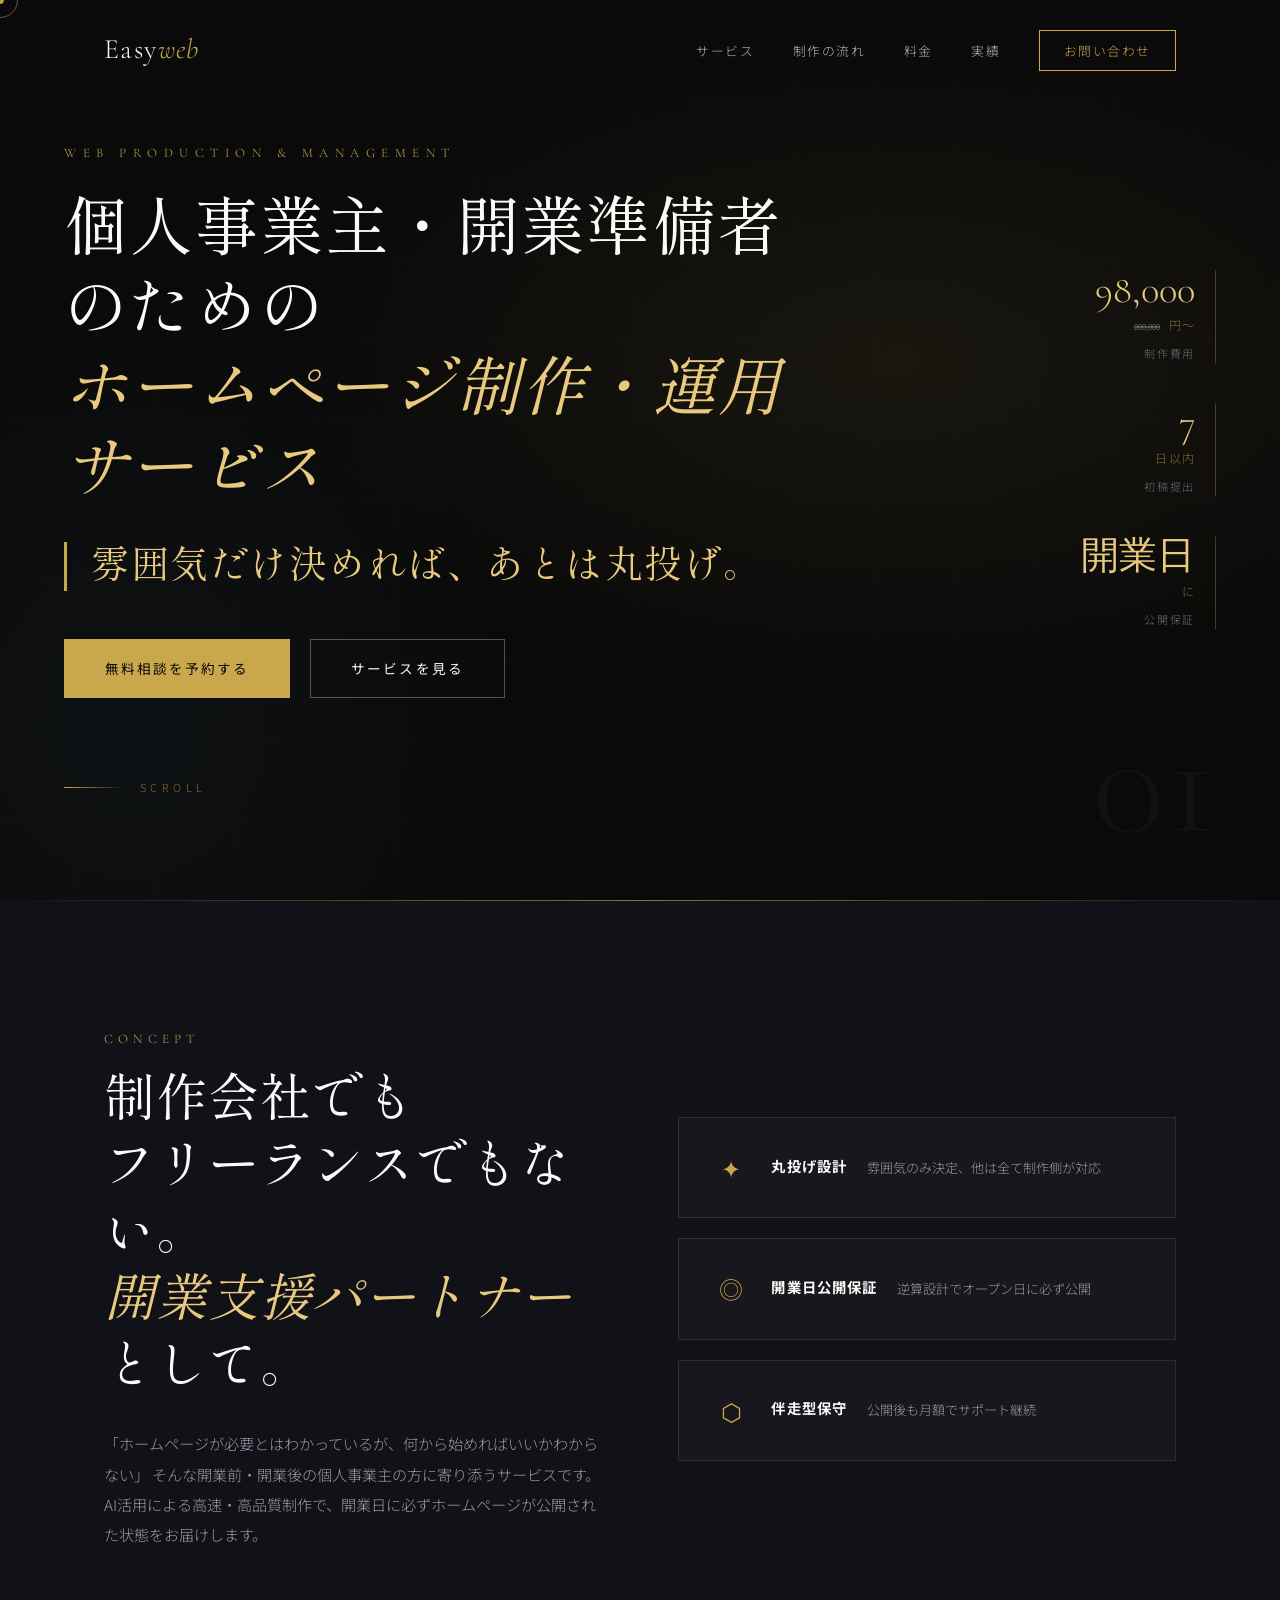
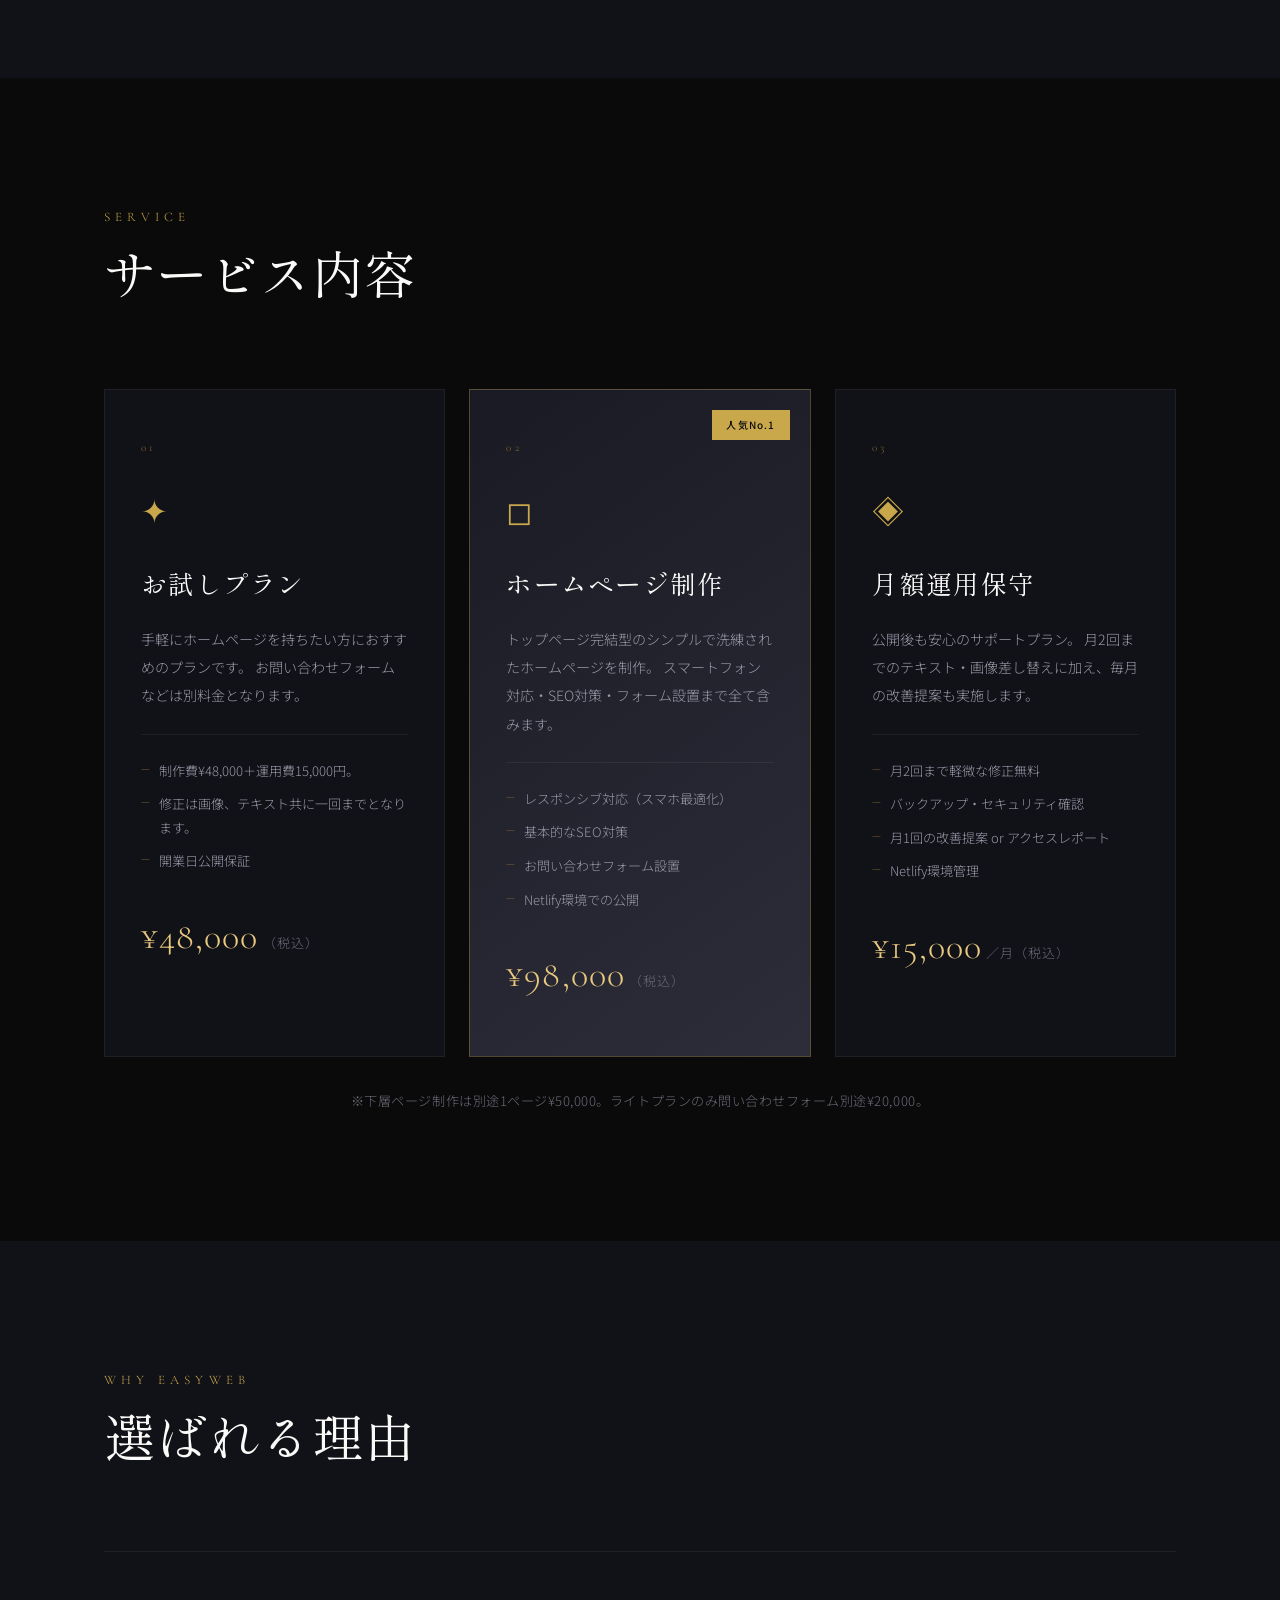
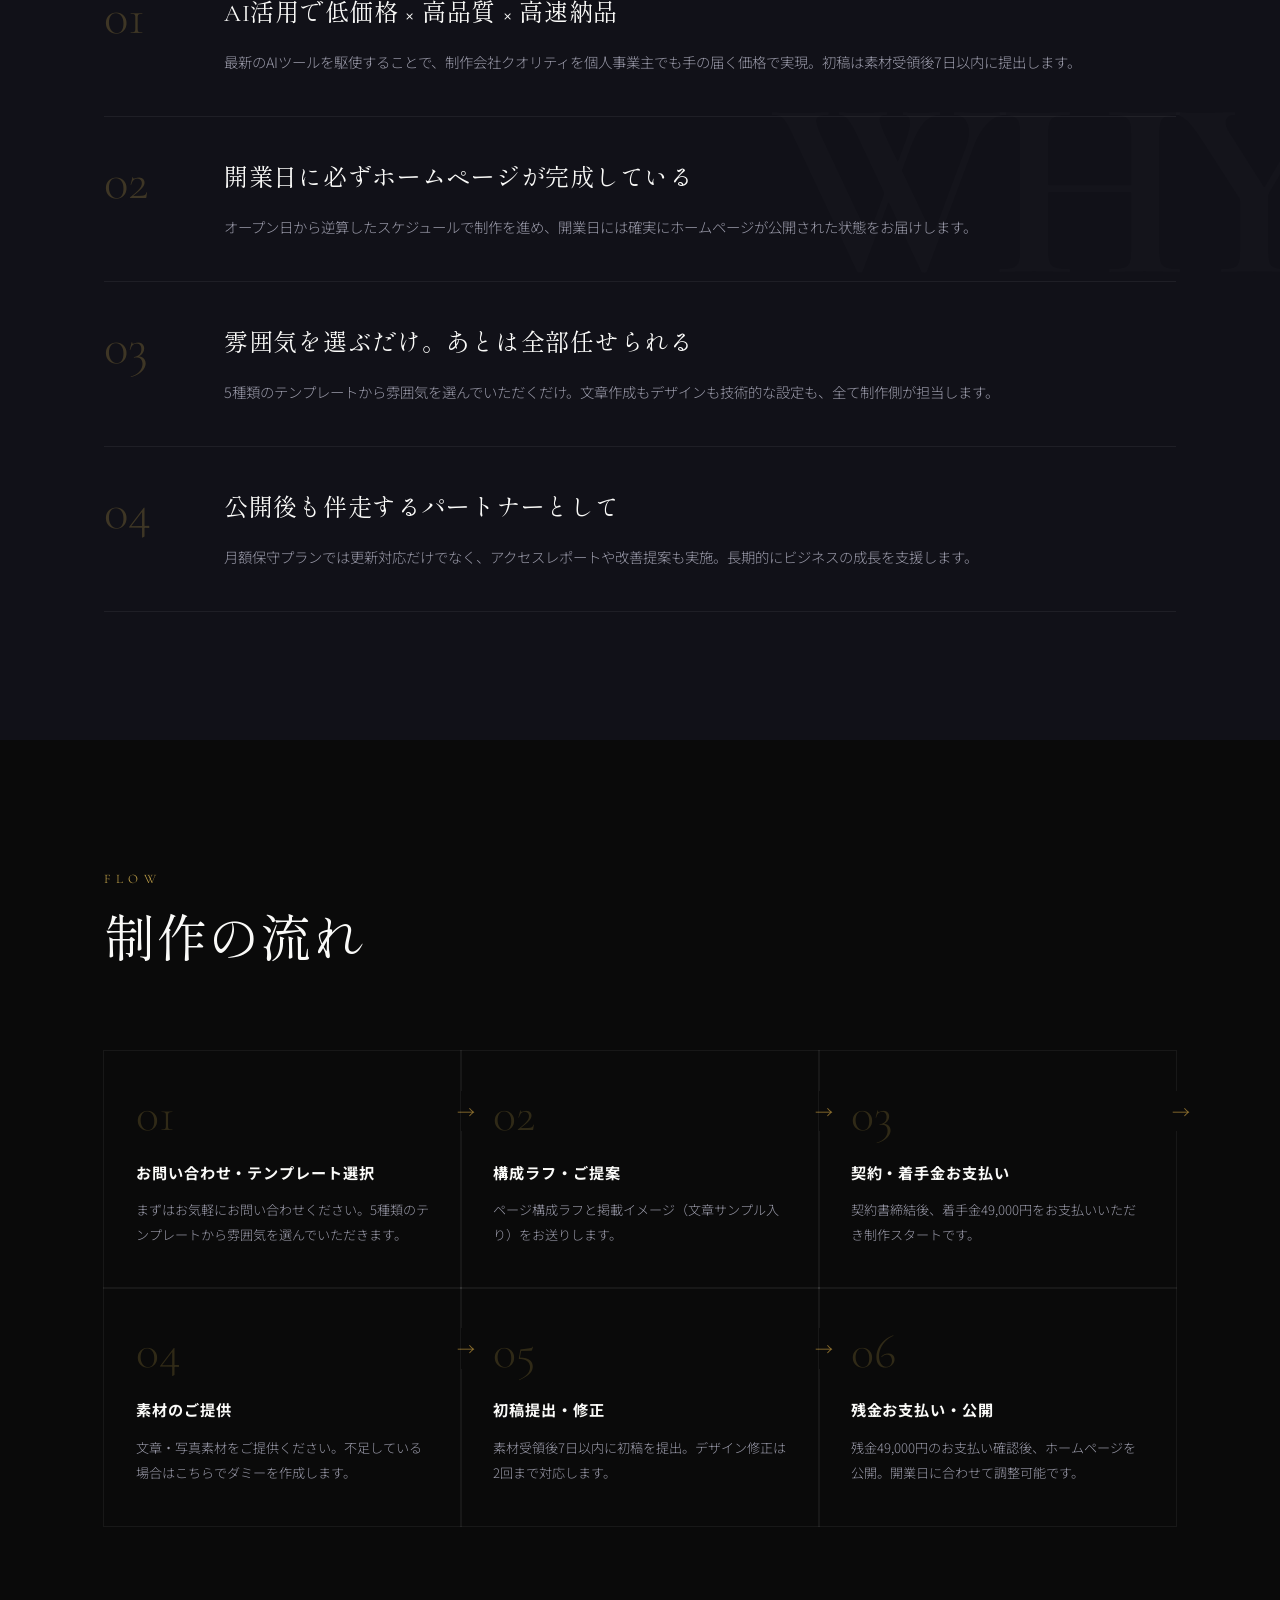
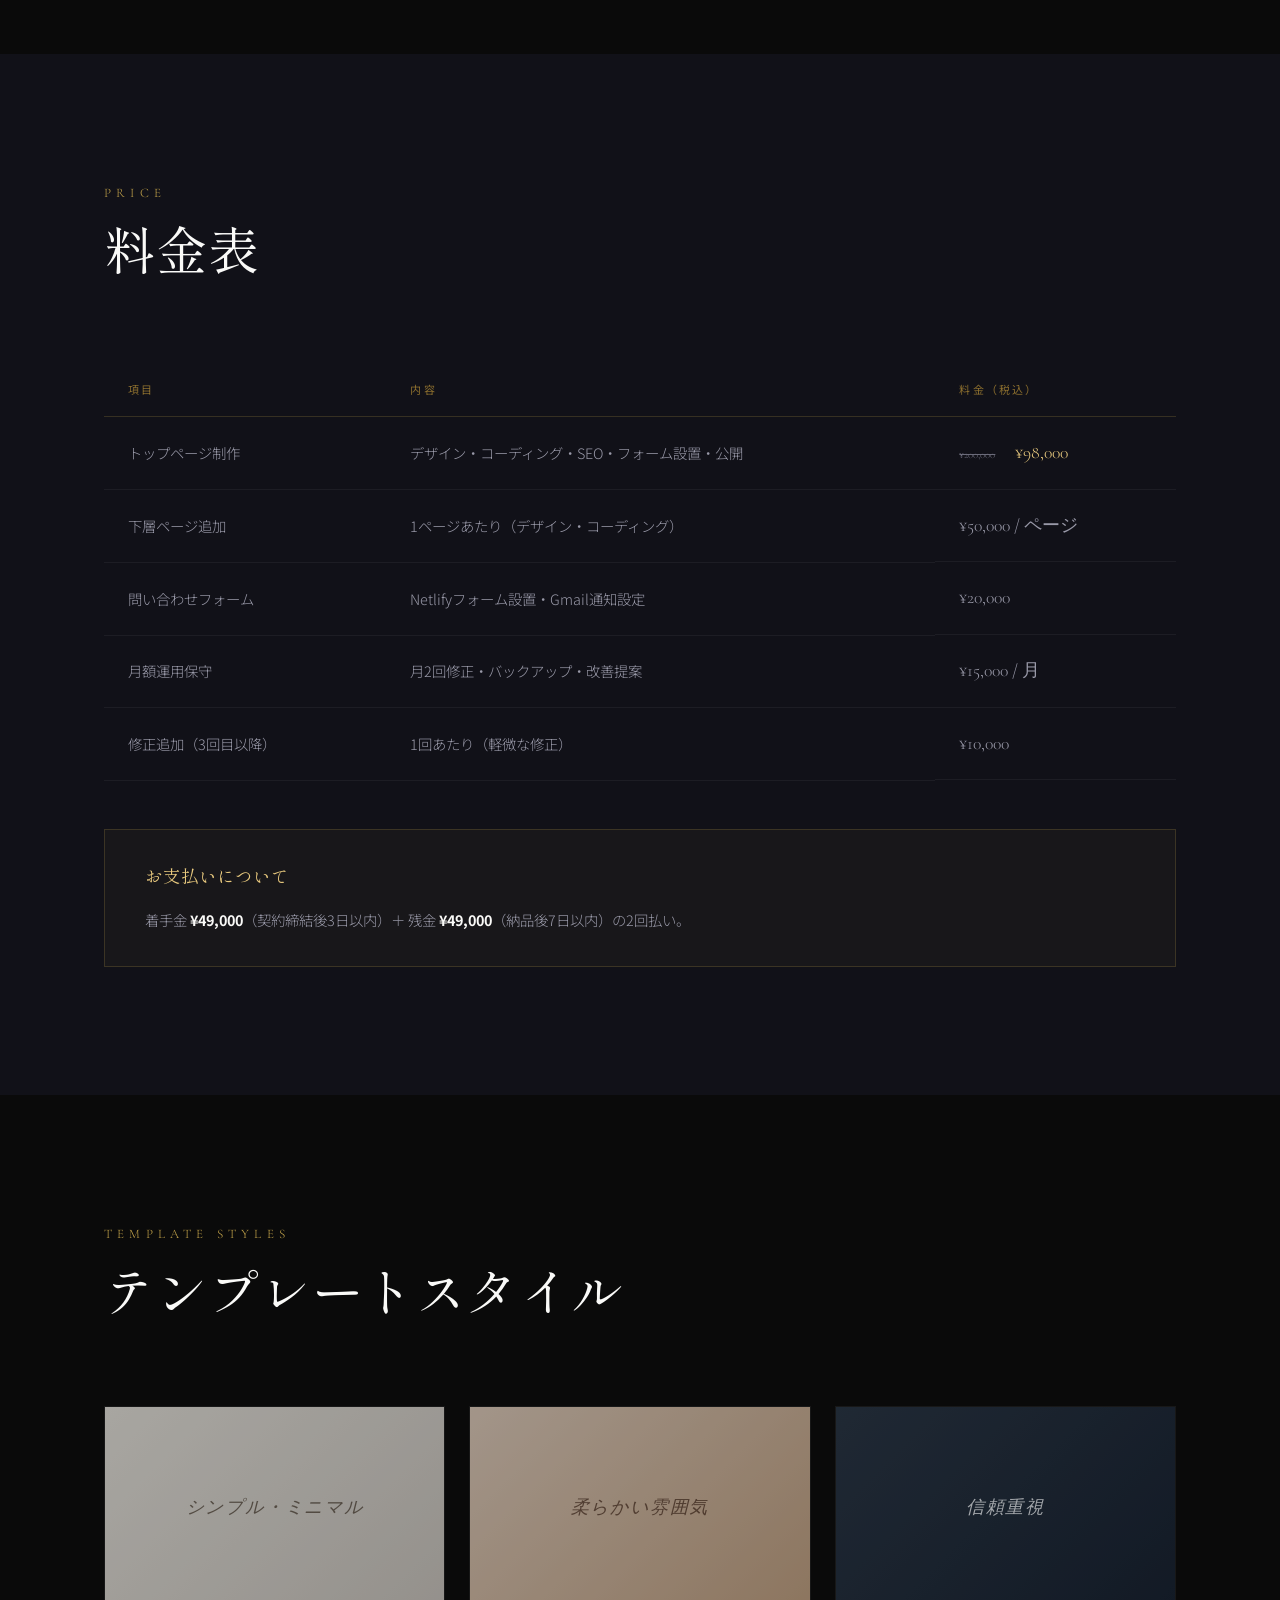
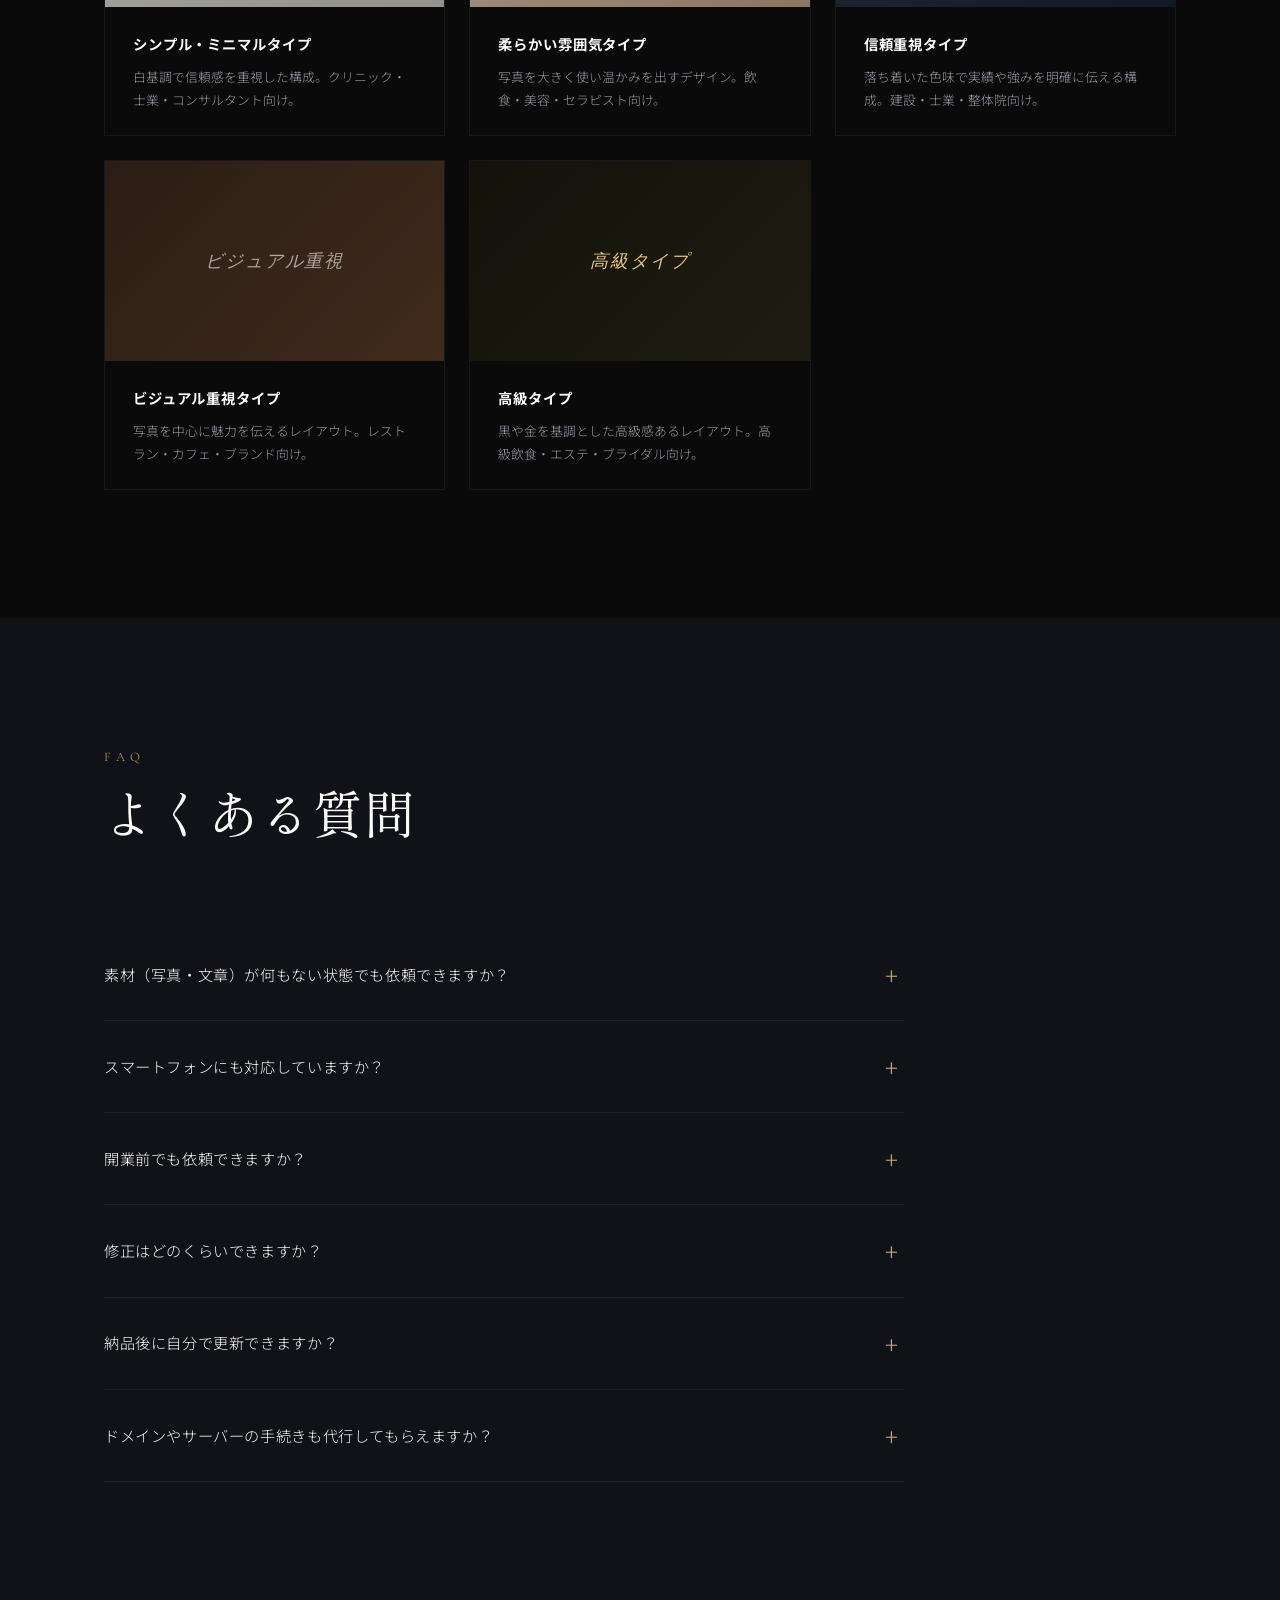
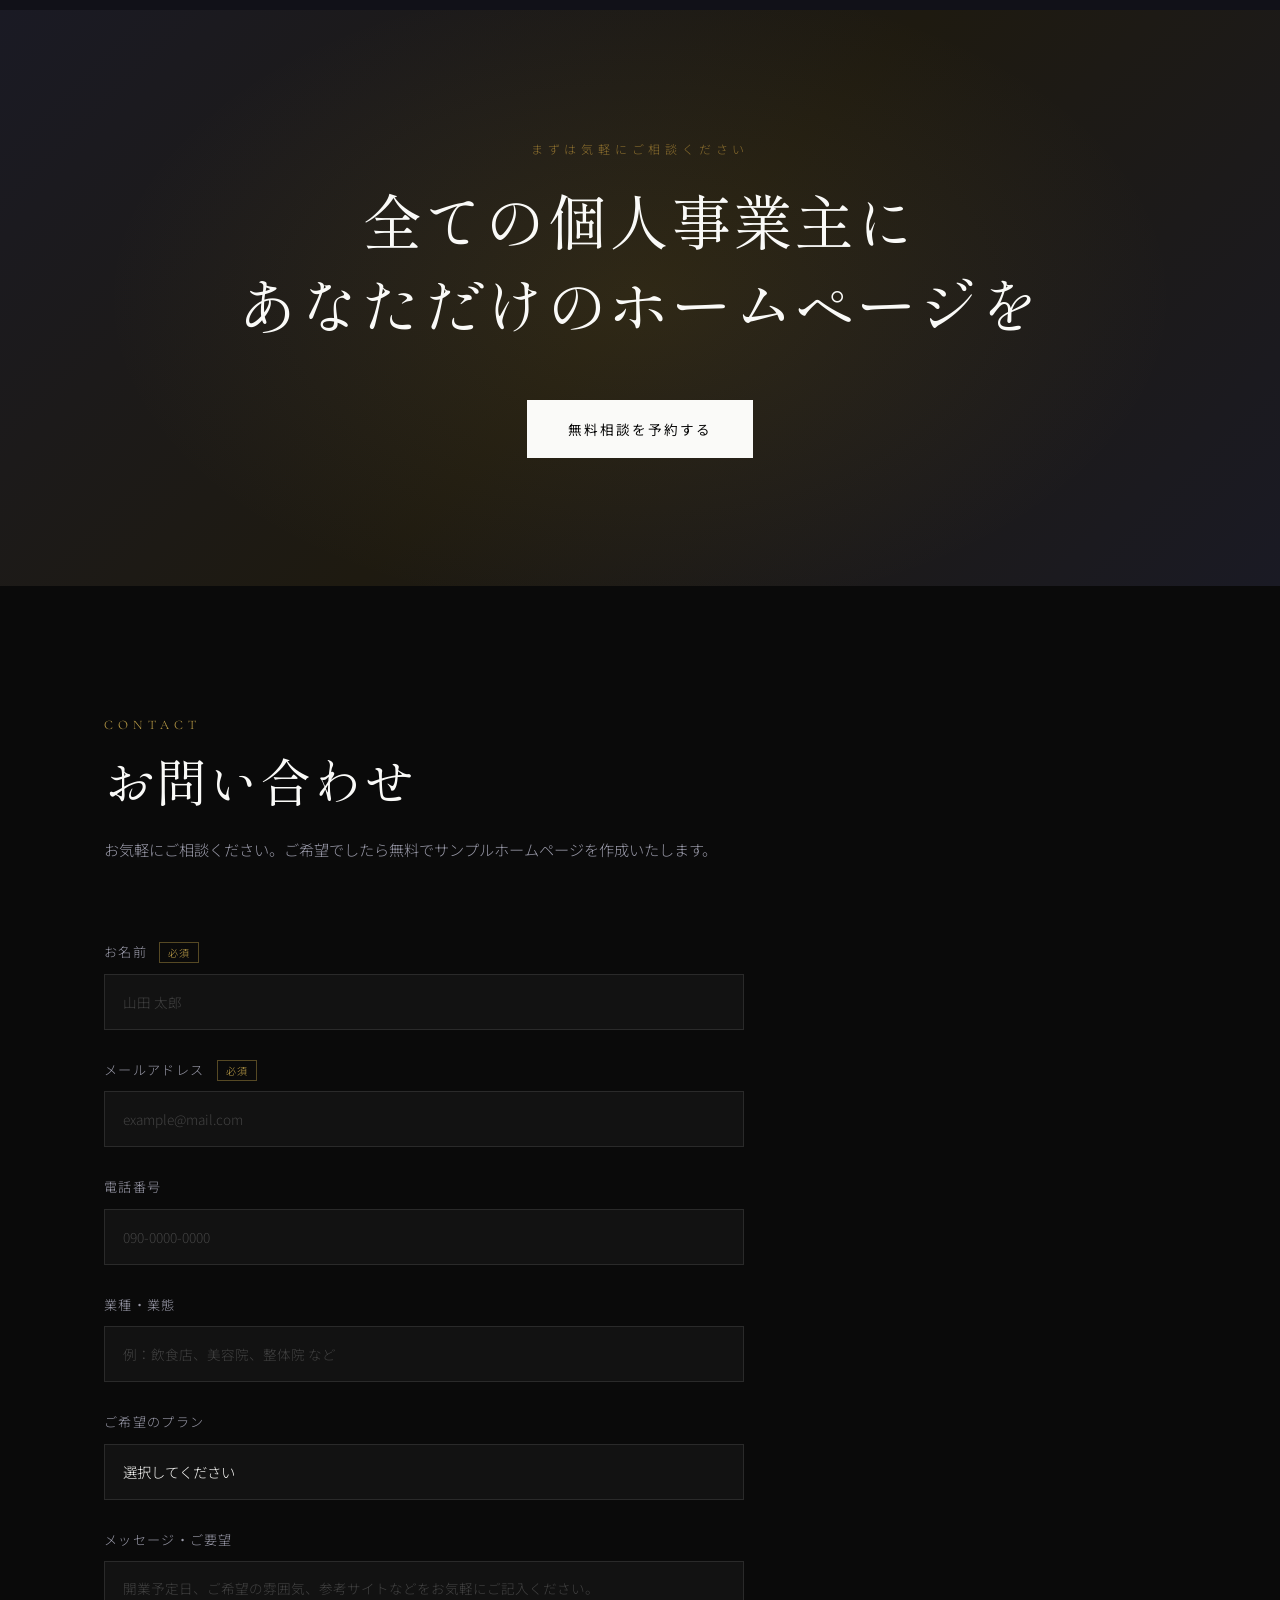
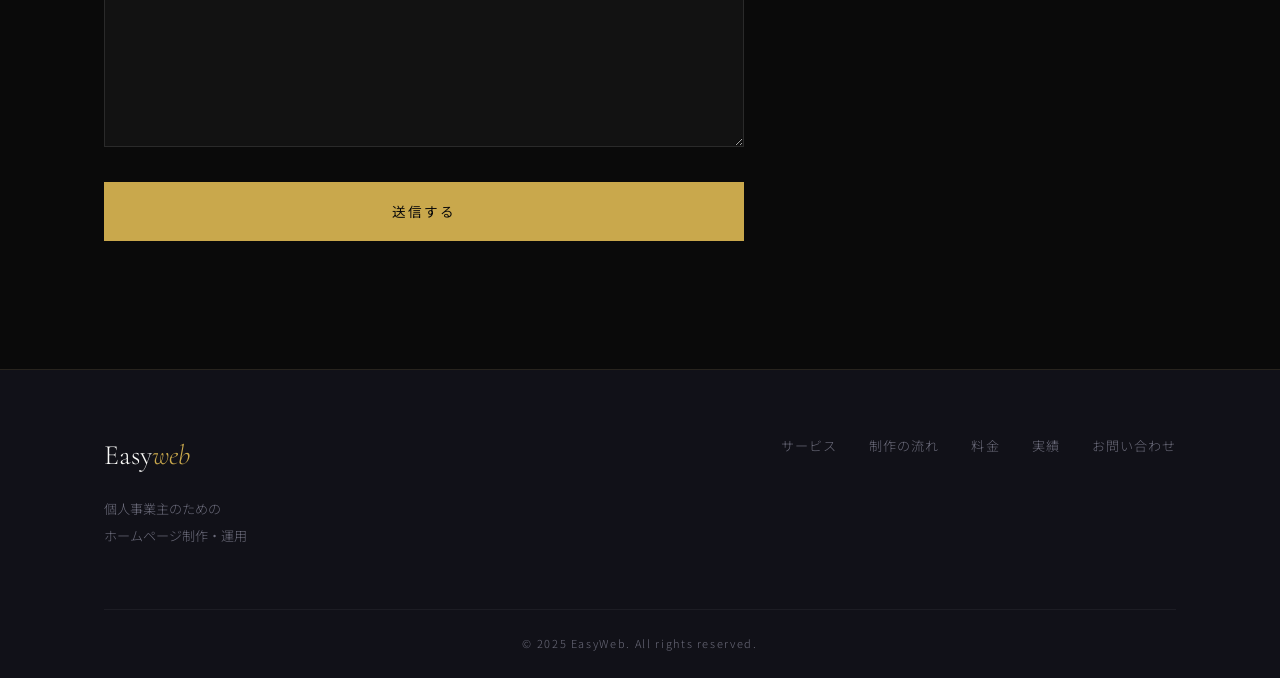
==== index.html @ d7a0a68c "Initial commit: EASYWEB homepage" ====
<!DOCTYPE html>
<html lang="ja">

<head>
  <meta charset="UTF-8">
  <meta name="viewport" content="width=device-width, initial-scale=1.0">
  <meta name="description" content="イージーweb｜個人事業主向けホームページ制作・運用。雰囲気だけ決めればOK。制作〜公開〜運用まで丸投げ可能。開業日にHPが完成している状態を提供します。">
  <title>イージーweb｜個人事業主向けホームページ制作・運用</title>
  <link rel="preconnect" href="https://fonts.googleapis.com">
  <link rel="preconnect" href="https://fonts.gstatic.com" crossorigin>
  <link
    href="https://fonts.googleapis.com/css2?family=Shippori+Mincho:wght@400;500;600;700&family=Cormorant+Garamond:ital,wght@0,300;0,400;0,600;1,300;1,400&family=Noto+Sans+JP:wght@300;400;500&display=swap"
    rel="stylesheet">
  <link rel="stylesheet" href="style.css">
</head>

<body>

  <!-- CURSOR -->
  <div class="cursor" id="cursor"></div>
  <div class="cursor-follower" id="cursorFollower"></div>

  <!-- HEADER -->
  <header class="header" id="header">
    <div class="header__inner">
      <a href="#" class="header__logo">
        <span class="logo-en">Easy</span><span class="logo-jp">web</span>
      </a>
      <nav class="header__nav" id="nav">
        <ul class="nav__list">
          <li><a href="#service" class="nav__link">サービス</a></li>
          <li><a href="#flow" class="nav__link">制作の流れ</a></li>
          <li><a href="#price" class="nav__link">料金</a></li>
          <li><a href="#works" class="nav__link">実績</a></li>
          <li><a href="#contact" class="nav__link nav__link--cta">お問い合わせ</a></li>
        </ul>
      </nav>
      <button class="hamburger" id="hamburger" aria-label="メニュー">
        <span></span><span></span><span></span>
      </button>
    </div>
  </header>

  <!-- MOBILE NAV -->
  <div class="mobile-nav" id="mobileNav">
    <ul class="mobile-nav__list">
      <li><a href="#service" class="mobile-nav__link">サービス</a></li>
      <li><a href="#flow" class="mobile-nav__link">制作の流れ</a></li>
      <li><a href="#price" class="mobile-nav__link">料金</a></li>
      <li><a href="#works" class="mobile-nav__link">実績</a></li>
      <li><a href="#contact" class="mobile-nav__link">お問い合わせ</a></li>
    </ul>
  </div>

  <main>

    <!-- HERO -->
    <section class="hero" id="hero">
      <div class="hero__bg">
        <div class="hero__gradient"></div>
        <div class="hero__lines"></div>
      </div>
      <div class="hero__content">
        <p class="hero__eyebrow fade-in" data-delay="0">Web Production & Management</p>
        <h1 class="hero__title fade-in" data-delay="200">
          <span class="hero__title-line">個人事業主・開業準備者のための</span>
          <span class="hero__title-line hero__title-line--accent">ホームページ制作・運用サービス</span>
        </h1>
        <p class="hero__subtitle fade-in" data-delay="400">
          雰囲気だけ決めれば、あとは丸投げ。
        </p>
        <div class="hero__actions fade-in" data-delay="600">
          <a href="#contact" class="btn btn--primary">無料相談を予約する</a>
          <a href="#service" class="btn btn--ghost">サービスを見る</a>
        </div>
        <div class="hero__scroll fade-in" data-delay="800">
          <span class="scroll-line"></span>
          <span class="scroll-text">Scroll</span>
        </div>
      </div>
      <div class="hero__number">01</div>
      <div class="hero__stats">
        <div class="hero__stat">
          <span class="stat-num">98,000</span><span
            style="font-size:0.5em; text-decoration:line-through; opacity:0.5; margin-right:5px;">200,000</span>
          <span class="stat-unit">円〜</span>
          <span class="stat-label">制作費用</span>
        </div>
        <div class="hero__stat">
          <span class="stat-num">7</span>
          <span class="stat-unit">日以内</span>
          <span class="stat-label">初稿提出</span>
        </div>
        <div class="hero__stat">
          <span class="stat-num">開業日</span>
          <span class="stat-unit">に</span>
          <span class="stat-label">公開保証</span>
        </div>
      </div>
    </section>

    <!-- CONCEPT -->
    <section class="concept reveal">
      <div class="container">
        <div class="concept__inner">
          <div class="concept__text">
            <p class="section-label">Concept</p>
            <h2 class="section-title">
              制作会社でも<br>
              フリーランスでもない。<br>
              <em>開業支援パートナー</em>として。
            </h2>
            <p class="concept__body">
              「ホームページが必要とはわかっているが、何から始めればいいかわからない」
              そんな開業前・開業後の個人事業主の方に寄り添うサービスです。
              AI活用による高速・高品質制作で、開業日に必ずホームページが公開された状態をお届けします。
            </p>
          </div>
          <div class="concept__visual">
            <div class="concept__card">
              <div class="concept__icon">✦</div>
              <h3>丸投げ設計</h3>
              <p>雰囲気のみ決定、他は全て制作側が対応</p>
            </div>
            <div class="concept__card">
              <div class="concept__icon">◎</div>
              <h3>開業日公開保証</h3>
              <p>逆算設計でオープン日に必ず公開</p>
            </div>
            <div class="concept__card">
              <div class="concept__icon">⬡</div>
              <h3>伴走型保守</h3>
              <p>公開後も月額でサポート継続</p>
            </div>
          </div>
        </div>
      </div>
    </section>

    <!-- SERVICE -->
    <section class="service reveal" id="service">
      <div class="container">
        <div class="section-header">
          <p class="section-label">Service</p>
          <h2 class="section-title">サービス内容</h2>
        </div>
        <div class="service__grid">
          <div class="service__card reveal-child">
            <div class="service__number">01</div>
            <div class="service__icon-wrap">
              <div class="service__icon">✦</div>
            </div>
            <h3 class="service__name">お試しプラン</h3>
            <p class="service__desc">
              手軽にホームページを持ちたい方におすすめのプランです。
              お問い合わせフォームなどは別料金となります。
            </p>
            <ul class="service__features">
              <li>制作費¥48,000＋運用費15,000円。</li>
              <li>修正は画像、テキスト共に一回までとなります。</li>
              <li>開業日公開保証</li>
            </ul>
            <div class="service__price">¥48,000<span>（税込）</span></div>
          </div>
          <div class="service__card service__card--highlight reveal-child">
            <div class="service__number">02</div>
            <div class="service__icon-wrap">
              <div class="service__icon">◻</div>
            </div>
            <h3 class="service__name">ホームページ制作</h3>
            <p class="service__desc">
              トップページ完結型のシンプルで洗練されたホームページを制作。
              スマートフォン対応・SEO対策・フォーム設置まで全て含みます。
            </p>
            <ul class="service__features">
              <li>レスポンシブ対応（スマホ最適化）</li>
              <li>基本的なSEO対策</li>
              <li>お問い合わせフォーム設置</li>
              <li>Netlify環境での公開</li>
            </ul>
            <div class="service__price">¥98,000<span>（税込）</span></div>
            <div class="service__badge">人気No.1</div>
          </div>
          <div class="service__card reveal-child">
            <div class="service__number">03</div>
            <div class="service__icon-wrap">
              <div class="service__icon">◈</div>
            </div>
            <h3 class="service__name">月額運用保守</h3>
            <p class="service__desc">
              公開後も安心のサポートプラン。
              月2回までのテキスト・画像差し替えに加え、毎月の改善提案も実施します。
            </p>
            <ul class="service__features">
              <li>月2回まで軽微な修正無料</li>
              <li>バックアップ・セキュリティ確認</li>
              <li>月1回の改善提案 or アクセスレポート</li>
              <li>Netlify環境管理</li>
            </ul>
            <div class="service__price">¥15,000<span>／月（税込）</span></div>
          </div>
        </div>
        <p class="service__note">
          ※下層ページ制作は別途1ページ¥50,000。ライトプランのみ問い合わせフォーム別途¥20,000。
        </p>
      </div>
    </section>

    <!-- WHY -->
    <section class="why reveal">
      <div class="why__bg-text">WHY</div>
      <div class="container">
        <div class="section-header">
          <p class="section-label">Why EasyWeb</p>
          <h2 class="section-title">選ばれる理由</h2>
        </div>
        <div class="why__list">
          <div class="why__item reveal-child">
            <span class="why__num">01</span>
            <div class="why__content">
              <h3>AI活用で低価格 × 高品質 × 高速納品</h3>
              <p>最新のAIツールを駆使することで、制作会社クオリティを個人事業主でも手の届く価格で実現。初稿は素材受領後7日以内に提出します。</p>
            </div>
          </div>
          <div class="why__item reveal-child">
            <span class="why__num">02</span>
            <div class="why__content">
              <h3>開業日に必ずホームページが完成している</h3>
              <p>オープン日から逆算したスケジュールで制作を進め、開業日には確実にホームページが公開された状態をお届けします。</p>
            </div>
          </div>
          <div class="why__item reveal-child">
            <span class="why__num">03</span>
            <div class="why__content">
              <h3>雰囲気を選ぶだけ。あとは全部任せられる</h3>
              <p>5種類のテンプレートから雰囲気を選んでいただくだけ。文章作成もデザインも技術的な設定も、全て制作側が担当します。</p>
            </div>
          </div>
          <div class="why__item reveal-child">
            <span class="why__num">04</span>
            <div class="why__content">
              <h3>公開後も伴走するパートナーとして</h3>
              <p>月額保守プランでは更新対応だけでなく、アクセスレポートや改善提案も実施。長期的にビジネスの成長を支援します。</p>
            </div>
          </div>
        </div>
      </div>
    </section>

    <!-- FLOW -->
    <section class="flow reveal" id="flow">
      <div class="container">
        <div class="section-header">
          <p class="section-label">Flow</p>
          <h2 class="section-title">制作の流れ</h2>
        </div>
        <div class="flow__steps">
          <div class="flow__step reveal-child">
            <div class="flow__step-num">01</div>
            <div class="flow__step-content">
              <h3>お問い合わせ・テンプレート選択</h3>
              <p>まずはお気軽にお問い合わせください。5種類のテンプレートから雰囲気を選んでいただきます。</p>
            </div>
            <div class="flow__arrow">→</div>
          </div>
          <div class="flow__step reveal-child">
            <div class="flow__step-num">02</div>
            <div class="flow__step-content">
              <h3>構成ラフ・ご提案</h3>
              <p>ページ構成ラフと掲載イメージ（文章サンプル入り）をお送りします。</p>
            </div>
            <div class="flow__arrow">→</div>
          </div>
          <div class="flow__step reveal-child">
            <div class="flow__step-num">03</div>
            <div class="flow__step-content">
              <h3>契約・着手金お支払い</h3>
              <p>契約書締結後、着手金49,000円をお支払いいただき制作スタートです。</p>
            </div>
            <div class="flow__arrow">→</div>
          </div>
          <div class="flow__step reveal-child">
            <div class="flow__step-num">04</div>
            <div class="flow__step-content">
              <h3>素材のご提供</h3>
              <p>文章・写真素材をご提供ください。不足している場合はこちらでダミーを作成します。</p>
            </div>
            <div class="flow__arrow">→</div>
          </div>
          <div class="flow__step reveal-child">
            <div class="flow__step-num">05</div>
            <div class="flow__step-content">
              <h3>初稿提出・修正</h3>
              <p>素材受領後7日以内に初稿を提出。デザイン修正は2回まで対応します。</p>
            </div>
            <div class="flow__arrow">→</div>
          </div>
          <div class="flow__step reveal-child">
            <div class="flow__step-num">06</div>
            <div class="flow__step-content">
              <h3>残金お支払い・公開</h3>
              <p>残金49,000円のお支払い確認後、ホームページを公開。開業日に合わせて調整可能です。</p>
            </div>
            <div class="flow__arrow flow__arrow--hidden">→</div>
          </div>
        </div>
      </div>
    </section>

    <!-- PRICE -->
    <section class="price reveal" id="price">
      <div class="container">
        <div class="section-header">
          <p class="section-label">Price</p>
          <h2 class="section-title">料金表</h2>
        </div>
        <div class="price__table-wrap">
          <table class="price__table">
            <thead>
              <tr>
                <th>項目</th>
                <th>内容</th>
                <th>料金（税込）</th>
              </tr>
            </thead>
            <tbody>
              <tr>
                <td>トップページ制作</td>
                <td>デザイン・コーディング・SEO・フォーム設置・公開</td>
                <td class="price__amount"><span class="price-old">¥200,000</span><span
                    class="price-special">¥98,000</span></td>
              </tr>
              <tr>
                <td>下層ページ追加</td>
                <td>1ページあたり（デザイン・コーディング）</td>
                <td class="price__amount">¥50,000 / ページ</td>
              </tr>
              <tr>
                <td>問い合わせフォーム</td>
                <td>Netlifyフォーム設置・Gmail通知設定</td>
                <td class="price__amount">¥20,000</td>
              </tr>
              <tr>
                <td>月額運用保守</td>
                <td>月2回修正・バックアップ・改善提案</td>
                <td class="price__amount">¥15,000 / 月</td>
              </tr>
              <tr>
                <td>修正追加（3回目以降）</td>
                <td>1回あたり（軽微な修正）</td>
                <td class="price__amount">¥10,000</td>
              </tr>
            </tbody>
          </table>
        </div>
        <div class="price__payment">
          <h3>お支払いについて</h3>
          <p>着手金 <strong>¥49,000</strong>（契約締結後3日以内）＋ 残金 <strong>¥49,000</strong>（納品後7日以内）の2回払い。</p>
        </div>
      </div>
    </section>

    <!-- WORKS/TEMPLATES -->
    <section class="works reveal" id="works">
      <div class="container">
        <div class="section-header">
          <p class="section-label">Template Styles</p>
          <h2 class="section-title">テンプレートスタイル</h2>
        </div>
        <div class="works__grid">
          <div class="works__card reveal-child">
            <div class="works__thumb works__thumb--01">
              <div class="works__thumb-inner">シンプル・ミニマル</div>
            </div>
            <div class="works__info">
              <h3>シンプル・ミニマルタイプ</h3>
              <p>白基調で信頼感を重視した構成。クリニック・士業・コンサルタント向け。</p>
            </div>
          </div>
          <div class="works__card reveal-child">
            <div class="works__thumb works__thumb--02">
              <div class="works__thumb-inner">柔らかい雰囲気</div>
            </div>
            <div class="works__info">
              <h3>柔らかい雰囲気タイプ</h3>
              <p>写真を大きく使い温かみを出すデザイン。飲食・美容・セラピスト向け。</p>
            </div>
          </div>
          <div class="works__card reveal-child">
            <div class="works__thumb works__thumb--03">
              <div class="works__thumb-inner">信頼重視</div>
            </div>
            <div class="works__info">
              <h3>信頼重視タイプ</h3>
              <p>落ち着いた色味で実績や強みを明確に伝える構成。建設・士業・整体院向け。</p>
            </div>
          </div>
          <div class="works__card reveal-child">
            <div class="works__thumb works__thumb--04">
              <div class="works__thumb-inner">ビジュアル重視</div>
            </div>
            <div class="works__info">
              <h3>ビジュアル重視タイプ</h3>
              <p>写真を中心に魅力を伝えるレイアウト。レストラン・カフェ・ブランド向け。</p>
            </div>
          </div>
          <div class="works__card reveal-child">
            <div class="works__thumb works__thumb--05">
              <div class="works__thumb-inner">高級タイプ</div>
            </div>
            <div class="works__info">
              <h3>高級タイプ</h3>
              <p>黒や金を基調とした高級感あるレイアウト。高級飲食・エステ・ブライダル向け。</p>
            </div>
          </div>
        </div>
      </div>
    </section>

    <!-- FAQ -->
    <section class="faq reveal">
      <div class="container">
        <div class="section-header">
          <p class="section-label">FAQ</p>
          <h2 class="section-title">よくある質問</h2>
        </div>
        <div class="faq__list">
          <div class="faq__item reveal-child">
            <button class="faq__question" aria-expanded="false">
              <span>素材（写真・文章）が何もない状態でも依頼できますか？</span>
              <span class="faq__icon">+</span>
            </button>
            <div class="faq__answer">
              <p>はい、問題ございません。ヒアリングを通じてコンセプトや強みを言語化し、文章はこちらで作成します。写真はダミー画像を使用し、後から差し替えることも可能です。</p>
            </div>
          </div>
          <div class="faq__item reveal-child">
            <button class="faq__question" aria-expanded="false">
              <span>スマートフォンにも対応していますか？</span>
              <span class="faq__icon">+</span>
            </button>
            <div class="faq__answer">
              <p>全プランでレスポンシブ対応（スマートフォン最適化）が含まれています。768px以下でのスマホ最適化を標準で実装します。</p>
            </div>
          </div>
          <div class="faq__item reveal-child">
            <button class="faq__question" aria-expanded="false">
              <span>開業前でも依頼できますか？</span>
              <span class="faq__icon">+</span>
            </button>
            <div class="faq__answer">
              <p>はい、むしろ開業前のご依頼を推奨しています。オープン日から逆算したスケジュールで制作を進め、開業日に必ずホームページが公開されている状態を保証します。</p>
            </div>
          </div>
          <div class="faq__item reveal-child">
            <button class="faq__question" aria-expanded="false">
              <span>修正はどのくらいできますか？</span>
              <span class="faq__icon">+</span>
            </button>
            <div class="faq__answer">
              <p>初稿提出後、デザイン修正は2回まで無料で対応します。テキスト修正は納品前まで対応可能。大幅なレイアウト変更・構成変更は別途お見積りとなります。</p>
            </div>
          </div>
          <div class="faq__item reveal-child">
            <button class="faq__question" aria-expanded="false">
              <span>納品後に自分で更新できますか？</span>
              <span class="faq__icon">+</span>
            </button>
            <div class="faq__answer">
              <p>基本的にはHTMLファイルの編集が必要なため、非エンジニアの方には月額保守プランでの対応をお勧めしています。月2回まで軽微な修正（テキスト・画像差し替え）に無料で対応します。</p>
            </div>
          </div>
          <div class="faq__item reveal-child">
            <button class="faq__question" aria-expanded="false">
              <span>ドメインやサーバーの手続きも代行してもらえますか？</span>
              <span class="faq__icon">+</span>
            </button>
            <div class="faq__answer">
              <p>Netlifyでの公開・管理は制作費に含まれています。ただし独自ドメイン取得の代行は含まれていません。ドメイン取得のご案内は行いますので、お気軽にご相談ください。</p>
            </div>
          </div>
        </div>
      </div>
    </section>

    <!-- CTA BAND -->
    <section class="cta-band reveal">
      <div class="cta-band__inner">
        <p class="cta-band__sub">まずは気軽にご相談ください</p>
        <h2 class="cta-band__title">全ての個人事業主に<br>あなただけのホームページを</h2>
        <a href="#contact" class="btn btn--white">無料相談を予約する</a>
      </div>
    </section>

    <!-- CONTACT -->
    <section class="contact reveal" id="contact">
      <div class="container">
        <div class="section-header">
          <p class="section-label">Contact</p>
          <h2 class="section-title">お問い合わせ</h2>
          <p class="section-desc">お気軽にご相談ください。ご希望でしたら無料でサンプルホームページを作成いたします。</p>
        </div>
        <div class="contact__inner">
          <form class="contact__form" name="contact" method="POST" data-netlify="true">
            <input type="hidden" name="form-name" value="contact">
            <div class="form__group">
              <label for="name" class="form__label">お名前 <span class="form__required">必須</span></label>
              <input type="text" id="name" name="name" class="form__input" placeholder="山田 太郎" required>
            </div>
            <div class="form__group">
              <label for="email" class="form__label">メールアドレス <span class="form__required">必須</span></label>
              <input type="email" id="email" name="email" class="form__input" placeholder="example@mail.com" required>
            </div>
            <div class="form__group">
              <label for="phone" class="form__label">電話番号</label>
              <input type="tel" id="phone" name="phone" class="form__input" placeholder="090-0000-0000">
            </div>
            <div class="form__group">
              <label for="business" class="form__label">業種・業態</label>
              <input type="text" id="business" name="business" class="form__input" placeholder="例：飲食店、美容院、整体院 など">
            </div>
            <div class="form__group">
              <label for="plan" class="form__label">ご希望のプラン</label>
              <select id="plan" name="plan" class="form__select">
                <option value="">選択してください</option>
                <option value="basic">ホームページ制作（特別価格 ¥98,000）</option>
                <option value="opening">ライトプラン（¥48,000）</option>
                <option value="maintenance">月額運用保守（¥15,000/月）</option>
                <option value="other">その他・相談したい</option>
              </select>
            </div>
            <div class="form__group">
              <label for="message" class="form__label">メッセージ・ご要望</label>
              <textarea id="message" name="message" class="form__textarea" rows="6"
                placeholder="開業予定日、ご希望の雰囲気、参考サイトなどをお気軽にご記入ください。"></textarea>
            </div>
            <button type="submit" class="btn btn--primary btn--full">送信する</button>
          </form>
        </div>
      </div>
    </section>

  </main>

  <!-- FOOTER -->
  <footer class="footer">
    <div class="footer__inner">
      <div class="footer__top">
        <div class="footer__brand">
          <a href="#" class="footer__logo">
            <span class="logo-en">Easy</span><span class="logo-jp">web</span>
          </a>
          <p class="footer__tagline">個人事業主のための<br>ホームページ制作・運用</p>
        </div>
        <nav class="footer__nav">
          <ul>
            <li><a href="#service">サービス</a></li>
            <li><a href="#flow">制作の流れ</a></li>
            <li><a href="#price">料金</a></li>
            <li><a href="#works">実績</a></li>
            <li><a href="#contact">お問い合わせ</a></li>
          </ul>
        </nav>
      </div>
      <div class="footer__bottom">
        <p class="footer__copy">&copy; 2025 EasyWeb. All rights reserved.</p>
      </div>
    </div>
  </footer>

  <script src="script.js"></script>
</body>

</html>
---- style.css ----
/* ===========================
   EASYWEB — Premium Stylesheet
   =========================== */

/* --- RESET & BASE --- */
*,
*::before,
*::after {
  box-sizing: border-box;
  margin: 0;
  padding: 0;
}

:root {
  --black: #0a0a0a;
  --dark: #111118;
  --dark-2: #1a1a24;
  --mid: #2d2d3a;
  --gold: #c9a84c;
  --gold-light: #e8c97e;
  --gold-dim: #8b6e2e;
  --white: #fafaf8;
  --off-white: #f0ede6;
  --gray: #6b6b7a;
  --gray-light: #9999a8;
  --accent: #4a7fa5;

  --font-display: 'Cormorant Garamond', 'Shippori Mincho', serif;
  --font-body: 'Noto Sans JP', sans-serif;

  --ease-smooth: cubic-bezier(0.25, 0.46, 0.45, 0.94);
  --ease-out: cubic-bezier(0.16, 1, 0.3, 1);
  --ease-bounce: cubic-bezier(0.34, 1.56, 0.64, 1);

  --max-w: 1200px;
  --pad: clamp(24px, 5vw, 80px);
}

html {
  scroll-behavior: smooth;
  font-size: 16px;
}

body {
  background: var(--black);
  color: var(--white);
  font-family: var(--font-body);
  font-weight: 300;
  line-height: 1.8;
  overflow-x: hidden;
  cursor: none;
}

a {
  text-decoration: none;
  color: inherit;
}

img {
  max-width: 100%;
  display: block;
}

ul {
  list-style: none;
}

button {
  cursor: none;
  border: none;
  background: none;
  font: inherit;
}

select,
input,
textarea {
  font: inherit;
}

/* --- SCROLLBAR --- */
::-webkit-scrollbar {
  width: 4px;
}

::-webkit-scrollbar-track {
  background: var(--dark);
}

::-webkit-scrollbar-thumb {
  background: var(--gold-dim);
  border-radius: 2px;
}

/* --- CUSTOM CURSOR --- */
.cursor {
  width: 8px;
  height: 8px;
  background: var(--gold);
  border-radius: 50%;
  position: fixed;
  top: 0;
  left: 0;
  pointer-events: none;
  z-index: 9999;
  transform: translate(-50%, -50%);
  transition: transform 0.1s, width 0.3s var(--ease-smooth), height 0.3s var(--ease-smooth);
  mix-blend-mode: difference;
}

.cursor-follower {
  width: 36px;
  height: 36px;
  border: 1px solid rgba(201, 168, 76, 0.5);
  border-radius: 50%;
  position: fixed;
  top: 0;
  left: 0;
  pointer-events: none;
  z-index: 9998;
  transform: translate(-50%, -50%);
  transition: transform 0.35s var(--ease-smooth), width 0.4s, height 0.4s, border-color 0.3s;
}

.cursor.hovering {
  width: 0;
  height: 0;
}

.cursor-follower.hovering {
  width: 60px;
  height: 60px;
  border-color: var(--gold);
  background: rgba(201, 168, 76, 0.06);
}

/* --- UTILITY --- */
.container {
  max-width: var(--max-w);
  margin: 0 auto;
  padding: 0 var(--pad);
}

.section-label {
  font-family: 'Cormorant Garamond', serif;
  font-size: clamp(11px, 1.2vw, 13px);
  letter-spacing: 0.4em;
  text-transform: uppercase;
  color: var(--gold);
  margin-bottom: 16px;
}

.section-title {
  font-family: var(--font-display);
  font-size: clamp(28px, 4vw, 52px);
  font-weight: 400;
  line-height: 1.3;
  letter-spacing: 0.02em;
  color: var(--white);
}

.section-title em {
  font-style: italic;
  color: var(--gold-light);
}

.section-header {
  margin-bottom: clamp(48px, 6vw, 80px);
}

.section-desc {
  margin-top: 16px;
  color: var(--gray-light);
  font-size: 0.95rem;
}

/* --- BUTTONS --- */
.btn {
  display: inline-flex;
  align-items: center;
  gap: 10px;
  padding: 16px 40px;
  font-size: 0.85rem;
  font-family: var(--font-body);
  font-weight: 400;
  letter-spacing: 0.15em;
  border-radius: 0;
  transition: all 0.4s var(--ease-smooth);
  position: relative;
  overflow: hidden;
  cursor: none;
}

.btn::after {
  content: '';
  position: absolute;
  inset: 0;
  background: rgba(255, 255, 255, 0.06);
  transform: translateX(-101%);
  transition: transform 0.4s var(--ease-smooth);
}

.btn:hover::after {
  transform: translateX(0);
}

.btn--primary {
  background: var(--gold);
  color: var(--black);
  border: 1px solid var(--gold);
}

.btn--primary:hover {
  background: var(--gold-light);
  border-color: var(--gold-light);
  transform: translateY(-2px);
  box-shadow: 0 12px 40px rgba(201, 168, 76, 0.3);
}

.btn--ghost {
  background: transparent;
  color: var(--white);
  border: 1px solid rgba(255, 255, 255, 0.3);
}

.btn--ghost:hover {
  border-color: var(--gold);
  color: var(--gold);
  transform: translateY(-2px);
}

.btn--white {
  background: var(--white);
  color: var(--black);
  border: 1px solid var(--white);
}

.btn--white:hover {
  background: transparent;
  color: var(--white);
  transform: translateY(-2px);
}

.btn--full {
  width: 100%;
  justify-content: center;
}

/* --- HEADER --- */
.header {
  position: fixed;
  top: 0;
  left: 0;
  right: 0;
  z-index: 100;
  padding: 24px 0;
  transition: all 0.5s var(--ease-smooth);
}

.header.scrolled {
  background: rgba(10, 10, 10, 0.92);
  backdrop-filter: blur(20px);
  padding: 16px 0;
  border-bottom: 1px solid rgba(201, 168, 76, 0.12);
}

.header__inner {
  max-width: var(--max-w);
  margin: 0 auto;
  padding: 0 var(--pad);
  display: flex;
  align-items: center;
  justify-content: space-between;
}

.header__logo {
  font-family: 'Cormorant Garamond', serif;
  font-size: clamp(22px, 2.5vw, 28px);
  font-weight: 300;
  letter-spacing: 0.05em;
}

.logo-en {
  color: var(--white);
}

.logo-jp {
  color: var(--gold);
  font-style: italic;
}

.nav__list {
  display: flex;
  align-items: center;
  gap: clamp(24px, 3vw, 40px);
}

.nav__link {
  font-size: 0.8rem;
  letter-spacing: 0.12em;
  color: rgba(255, 255, 255, 0.7);
  transition: color 0.3s;
  position: relative;
}

.nav__link::after {
  content: '';
  position: absolute;
  bottom: -4px;
  left: 0;
  width: 0;
  height: 1px;
  background: var(--gold);
  transition: width 0.3s var(--ease-smooth);
}

.nav__link:hover,
.nav__link:hover::after {
  color: var(--gold);
  width: 100%;
}

.nav__link--cta {
  padding: 10px 24px;
  border: 1px solid var(--gold);
  color: var(--gold);
  border-radius: 0;
  transition: all 0.3s;
}

.nav__link--cta::after {
  display: none;
}

.nav__link--cta:hover {
  background: var(--gold);
  color: var(--black);
}

/* HAMBURGER */
.hamburger {
  display: none;
  flex-direction: column;
  gap: 6px;
  padding: 4px;
  cursor: none;
}

.hamburger span {
  display: block;
  width: 28px;
  height: 1px;
  background: var(--white);
  transition: all 0.4s var(--ease-smooth);
  transform-origin: center;
}

.hamburger.active span:nth-child(1) {
  transform: translateY(7px) rotate(45deg);
}

.hamburger.active span:nth-child(2) {
  opacity: 0;
  transform: scaleX(0);
}

.hamburger.active span:nth-child(3) {
  transform: translateY(-7px) rotate(-45deg);
}

/* MOBILE NAV */
.mobile-nav {
  position: fixed;
  inset: 0;
  background: var(--dark);
  z-index: 99;
  display: flex;
  align-items: center;
  justify-content: center;
  opacity: 0;
  pointer-events: none;
  transition: opacity 0.5s var(--ease-smooth);
}

.mobile-nav.active {
  opacity: 1;
  pointer-events: all;
}

.mobile-nav__list {
  display: flex;
  flex-direction: column;
  align-items: center;
  gap: 32px;
}

.mobile-nav__link {
  font-family: var(--font-display);
  font-size: clamp(28px, 6vw, 40px);
  font-weight: 300;
  letter-spacing: 0.1em;
  color: rgba(255, 255, 255, 0.7);
  transition: color 0.3s;
}

.mobile-nav__link:hover {
  color: var(--gold);
}

/* --- HERO --- */
.hero {
  min-height: 100svh;
  display: flex;
  align-items: center;
  position: relative;
  overflow: hidden;
  padding: 120px var(--pad) 80px;
}

.hero__bg {
  position: absolute;
  inset: 0;
  z-index: 0;
}

.hero__gradient {
  position: absolute;
  inset: 0;
  background:
    radial-gradient(ellipse 80% 60% at 70% 40%, rgba(201, 168, 76, 0.08) 0%, transparent 60%),
    radial-gradient(ellipse 50% 80% at 10% 80%, rgba(74, 127, 165, 0.06) 0%, transparent 60%),
    linear-gradient(180deg, rgba(10, 10, 10, 0) 0%, rgba(10, 10, 10, 0.6) 100%);
}

.hero__lines {
  position: absolute;
  inset: 0;
  background-image:
    repeating-linear-gradient(0deg,
      transparent,
      transparent 79px,
      rgba(255, 255, 255, 0.015) 80px),
    repeating-linear-gradient(90deg,
      transparent,
      transparent 79px,
      rgba(255, 255, 255, 0.015) 80px);
}

.hero__content {
  position: relative;
  z-index: 2;
  max-width: 760px;
}

.hero__eyebrow {
  font-family: 'Cormorant Garamond', serif;
  font-size: clamp(11px, 1.2vw, 13px);
  letter-spacing: 0.5em;
  text-transform: uppercase;
  color: var(--gold);
  margin-bottom: 24px;
}

.hero__title {
  font-family: var(--font-display);
  font-size: clamp(32px, 5vw, 64px);
  font-weight: 300;
  line-height: 1.25;
  letter-spacing: 0.02em;
  margin-bottom: 32px;
  color: var(--white);
}

.hero__title-line {
  display: block;
}

.hero__title-line--accent {
  color: var(--gold-light);
  font-style: italic;
}

.hero__subtitle {
  font-family: var(--font-display);
  font-size: clamp(20px, 3vw, 38px);
  font-weight: 400;
  line-height: 1.3;
  letter-spacing: 0.04em;
  color: var(--gold-light);
  margin-bottom: 48px;
  position: relative;
  padding-left: 24px;
  border-left: 3px solid var(--gold);
  white-space: nowrap;
}

.hero__actions {
  display: flex;
  gap: 20px;
  flex-wrap: wrap;
  margin-bottom: 80px;
}

.hero__scroll {
  display: flex;
  align-items: center;
  gap: 16px;
}

.scroll-line {
  display: block;
  width: 60px;
  height: 1px;
  background: linear-gradient(90deg, var(--gold), transparent);
  animation: scrollPulse 2s ease-in-out infinite;
}

.scroll-text {
  font-size: 11px;
  letter-spacing: 0.4em;
  color: var(--gold-dim);
  text-transform: uppercase;
}

@keyframes scrollPulse {

  0%,
  100% {
    opacity: 1;
    transform: scaleX(1);
  }

  50% {
    opacity: 0.4;
    transform: scaleX(0.7);
  }
}

.hero__number {
  position: absolute;
  right: var(--pad);
  bottom: 40px;
  font-family: 'Cormorant Garamond', serif;
  font-size: clamp(80px, 12vw, 180px);
  font-weight: 300;
  color: rgba(255, 255, 255, 0.03);
  line-height: 1;
  pointer-events: none;
  z-index: 1;
}

.hero__stats {
  position: absolute;
  right: var(--pad);
  top: 50%;
  transform: translateY(-50%);
  z-index: 2;
  display: flex;
  flex-direction: column;
  gap: 40px;
}

.hero__stat {
  text-align: right;
  border-right: 1px solid rgba(201, 168, 76, 0.3);
  padding-right: 20px;
}

.stat-num {
  display: block;
  font-family: 'Cormorant Garamond', serif;
  font-size: clamp(28px, 3vw, 40px);
  font-weight: 300;
  color: var(--gold-light);
  line-height: 1;
}

.stat-unit {
  font-size: 12px;
  color: var(--gold-dim);
  letter-spacing: 0.1em;
}

.stat-label {
  display: block;
  font-size: 11px;
  letter-spacing: 0.15em;
  color: var(--gray);
  margin-top: 6px;
}

/* --- FADE IN ANIMATIONS --- */
.fade-in {
  opacity: 0;
  transform: translateY(30px);
  animation: fadeInUp 0.9s var(--ease-out) forwards;
}

@keyframes fadeInUp {
  to {
    opacity: 1;
    transform: translateY(0);
  }
}

/* --- REVEAL ON SCROLL --- */
.reveal {
  opacity: 0;
  transform: translateY(50px);
  transition: opacity 0.9s var(--ease-out), transform 0.9s var(--ease-out);
}

.reveal.visible {
  opacity: 1;
  transform: translateY(0);
}

.reveal-child {
  opacity: 0;
  transform: translateY(30px);
  transition: opacity 0.7s var(--ease-out), transform 0.7s var(--ease-out);
}

.reveal.visible .reveal-child:nth-child(1) {
  transition-delay: 0.1s;
}

.reveal.visible .reveal-child:nth-child(2) {
  transition-delay: 0.25s;
}

.reveal.visible .reveal-child:nth-child(3) {
  transition-delay: 0.4s;
}

.reveal.visible .reveal-child:nth-child(4) {
  transition-delay: 0.55s;
}

.reveal.visible .reveal-child:nth-child(5) {
  transition-delay: 0.7s;
}

.reveal.visible .reveal-child {
  opacity: 1;
  transform: translateY(0);
}

/* --- CONCEPT --- */
.concept {
  padding: clamp(80px, 10vw, 160px) 0;
  background: var(--dark);
  position: relative;
  overflow: hidden;
}

.concept::before {
  content: '';
  position: absolute;
  top: 0;
  left: 0;
  right: 0;
  height: 1px;
  background: linear-gradient(90deg, transparent, var(--gold-dim), transparent);
}

.concept__inner {
  display: grid;
  grid-template-columns: 1fr 1fr;
  gap: clamp(48px, 6vw, 96px);
  align-items: center;
}

.concept__text .section-title {
  margin-top: 0;
  margin-bottom: 28px;
}

.concept__body {
  color: var(--gray-light);
  line-height: 2;
  font-size: 0.95rem;
}

.concept__visual {
  display: flex;
  flex-direction: column;
  gap: 20px;
}

.concept__card {
  background: rgba(255, 255, 255, 0.025);
  border: 1px solid rgba(201, 168, 76, 0.15);
  padding: 28px 32px;
  display: flex;
  align-items: center;
  gap: 20px;
  transition: all 0.4s var(--ease-smooth);
}

.concept__card:hover {
  background: rgba(201, 168, 76, 0.06);
  border-color: rgba(201, 168, 76, 0.4);
  transform: translateX(8px);
}

.concept__icon {
  font-size: 24px;
  color: var(--gold);
  min-width: 40px;
  text-align: center;
}

.concept__card h3 {
  font-size: 0.9rem;
  letter-spacing: 0.08em;
  margin-bottom: 4px;
  color: var(--white);
}

.concept__card p {
  font-size: 0.82rem;
  color: var(--gray-light);
}

/* --- SERVICE --- */
.service {
  padding: clamp(80px, 10vw, 160px) 0;
  background: var(--black);
}

.service__grid {
  display: grid;
  grid-template-columns: repeat(3, 1fr);
  gap: 24px;
}

.service__card {
  background: var(--dark);
  border: 1px solid rgba(255, 255, 255, 0.06);
  padding: 48px 36px;
  position: relative;
  transition: all 0.4s var(--ease-smooth);
  overflow: hidden;
}

.service__card::before {
  content: '';
  position: absolute;
  top: 0;
  left: 0;
  right: 0;
  height: 2px;
  background: linear-gradient(90deg, transparent, var(--gold-dim), transparent);
  opacity: 0;
  transition: opacity 0.4s;
}

.service__card:hover {
  border-color: rgba(201, 168, 76, 0.25);
  transform: translateY(-8px);
  box-shadow: 0 24px 60px rgba(0, 0, 0, 0.5);
}

.service__card:hover::before {
  opacity: 1;
}

.service__card--highlight {
  background: linear-gradient(145deg, var(--dark-2), var(--mid));
  border-color: rgba(201, 168, 76, 0.3);
}

.service__number {
  font-family: 'Cormorant Garamond', serif;
  font-size: 11px;
  letter-spacing: 0.3em;
  color: var(--gold-dim);
  margin-bottom: 24px;
}

.service__icon-wrap {
  margin-bottom: 24px;
}

.service__icon {
  font-size: 32px;
  color: var(--gold);
}

.service__name {
  font-family: var(--font-display);
  font-size: clamp(20px, 2vw, 26px);
  font-weight: 400;
  margin-bottom: 16px;
  letter-spacing: 0.05em;
}

.service__desc {
  font-size: 0.88rem;
  color: var(--gray-light);
  line-height: 2;
  margin-bottom: 24px;
}

.service__features {
  border-top: 1px solid rgba(255, 255, 255, 0.06);
  padding-top: 24px;
  margin-bottom: 32px;
  display: flex;
  flex-direction: column;
  gap: 10px;
}

.service__features li {
  font-size: 0.82rem;
  color: var(--gray-light);
  padding-left: 18px;
  position: relative;
}

.service__features li::before {
  content: '—';
  position: absolute;
  left: 0;
  color: var(--gold-dim);
  font-size: 10px;
}

.service__price {
  font-family: 'Cormorant Garamond', serif;
  font-size: clamp(26px, 3vw, 36px);
  font-weight: 300;
  color: var(--gold-light);
  letter-spacing: 0.03em;
  display: flex;
  align-items: baseline;
  flex-wrap: wrap;
}

.price-old {
  text-decoration: line-through;
  color: var(--gray);
  font-size: 0.6em;
  margin-right: 12px;
  font-weight: 300;
}

.price-special {
  color: var(--gold-light);
}

.service__price span {
  font-size: 13px;
  font-family: var(--font-body);
  color: var(--gray);
  font-weight: 300;
  letter-spacing: 0.08em;
  margin-left: 4px;
}

.service__badge {
  position: absolute;
  top: 20px;
  right: 20px;
  background: var(--gold);
  color: var(--black);
  font-size: 10px;
  letter-spacing: 0.12em;
  padding: 6px 14px;
  font-weight: 500;
}

.service__note {
  text-align: center;
  margin-top: 32px;
  font-size: 0.82rem;
  color: var(--gray);
  letter-spacing: 0.04em;
}

/* --- WHY --- */
.why {
  padding: clamp(80px, 10vw, 160px) 0;
  background: var(--dark);
  position: relative;
  overflow: hidden;
}

.why__bg-text {
  position: absolute;
  right: -40px;
  top: 50%;
  transform: translateY(-50%);
  font-family: 'Cormorant Garamond', serif;
  font-size: clamp(120px, 20vw, 280px);
  font-weight: 700;
  color: rgba(255, 255, 255, 0.015);
  pointer-events: none;
  letter-spacing: -0.05em;
  line-height: 1;
}

.why__list {
  display: flex;
  flex-direction: column;
  gap: 0;
  counter-reset: why-counter;
}

.why__item {
  display: grid;
  grid-template-columns: 80px 1fr;
  gap: 40px;
  align-items: start;
  padding: 40px 0;
  border-bottom: 1px solid rgba(255, 255, 255, 0.06);
  transition: all 0.4s var(--ease-smooth);
}

.why__item:first-child {
  border-top: 1px solid rgba(255, 255, 255, 0.06);
}

.why__item:hover {
  padding-left: 12px;
}

.why__num {
  font-family: 'Cormorant Garamond', serif;
  font-size: clamp(36px, 4vw, 56px);
  font-weight: 300;
  color: rgba(201, 168, 76, 0.25);
  line-height: 1;
  transition: color 0.3s;
}

.why__item:hover .why__num {
  color: var(--gold);
}

.why__content h3 {
  font-family: var(--font-display);
  font-size: clamp(18px, 2vw, 24px);
  font-weight: 400;
  margin-bottom: 12px;
  letter-spacing: 0.03em;
}

.why__content p {
  font-size: 0.9rem;
  color: var(--gray-light);
  line-height: 2;
}

/* --- FLOW --- */
.flow {
  padding: clamp(80px, 10vw, 160px) 0;
  background: var(--black);
}

.flow__steps {
  display: grid;
  grid-template-columns: repeat(3, 1fr);
  gap: 0;
  position: relative;
}

.flow__step {
  padding: 40px 32px;
  border: 1px solid rgba(255, 255, 255, 0.06);
  position: relative;
  transition: all 0.4s var(--ease-smooth);
  margin: -1px;
}

.flow__step:hover {
  background: rgba(201, 168, 76, 0.04);
  border-color: rgba(201, 168, 76, 0.25);
  z-index: 2;
}

.flow__step-num {
  font-family: 'Cormorant Garamond', serif;
  font-size: 48px;
  font-weight: 300;
  color: rgba(201, 168, 76, 0.2);
  margin-bottom: 20px;
  line-height: 1;
  transition: color 0.3s;
}

.flow__step:hover .flow__step-num {
  color: var(--gold);
}

.flow__step-content h3 {
  font-size: 0.95rem;
  letter-spacing: 0.06em;
  margin-bottom: 12px;
  color: var(--white);
}

.flow__step-content p {
  font-size: 0.82rem;
  color: var(--gray-light);
  line-height: 1.9;
}

.flow__arrow {
  position: absolute;
  right: -14px;
  top: 40px;
  font-size: 18px;
  color: var(--gold-dim);
  z-index: 3;
  background: var(--black);
  padding: 4px 0;
}

.flow__arrow--hidden {
  display: none;
}

/* --- PRICE --- */
.price {
  padding: clamp(80px, 10vw, 160px) 0;
  background: var(--dark);
}

.price__table-wrap {
  overflow-x: auto;
  -webkit-overflow-scrolling: touch;
}

.price__table {
  width: 100%;
  border-collapse: collapse;
  font-size: 0.9rem;
}

.price__table th {
  font-size: 11px;
  letter-spacing: 0.2em;
  text-transform: uppercase;
  color: var(--gold-dim);
  font-weight: 400;
  text-align: left;
  padding: 16px 24px;
  border-bottom: 1px solid rgba(201, 168, 76, 0.2);
}

.price__table td {
  padding: 20px 24px;
  border-bottom: 1px solid rgba(255, 255, 255, 0.05);
  color: var(--gray-light);
  vertical-align: middle;
}

.price__table tr:hover td {
  background: rgba(201, 168, 76, 0.04);
  color: var(--white);
}

.price__amount {
  font-family: 'Cormorant Garamond', serif;
  font-size: 1.1rem;
  color: var(--gold-light);
  white-space: nowrap;
  display: flex;
  align-items: baseline;
  gap: 8px;
}

.price__payment {
  margin-top: 48px;
  padding: 32px 40px;
  border: 1px solid rgba(201, 168, 76, 0.2);
  background: rgba(201, 168, 76, 0.04);
}

.price__payment h3 {
  font-family: var(--font-display);
  font-size: 1.1rem;
  font-weight: 400;
  margin-bottom: 12px;
  color: var(--gold-light);
}

.price__payment p {
  font-size: 0.9rem;
  color: var(--gray-light);
  line-height: 2;
}

.price__payment strong {
  color: var(--white);
}

/* --- WORKS --- */
.works {
  padding: clamp(80px, 10vw, 160px) 0;
  background: var(--black);
}

.works__grid {
  display: grid;
  grid-template-columns: repeat(3, 1fr);
  gap: 24px;
}

.works__card {
  overflow: hidden;
  border: 1px solid rgba(255, 255, 255, 0.06);
  transition: all 0.4s var(--ease-smooth);
}

.works__card:hover {
  border-color: rgba(201, 168, 76, 0.25);
  transform: translateY(-6px);
  box-shadow: 0 20px 50px rgba(0, 0, 0, 0.4);
}

.works__thumb {
  height: 200px;
  display: flex;
  align-items: center;
  justify-content: center;
  overflow: hidden;
  position: relative;
}

.works__thumb-inner {
  font-family: 'Cormorant Garamond', serif;
  font-size: 18px;
  font-style: italic;
  color: rgba(255, 255, 255, 0.6);
  letter-spacing: 0.1em;
  z-index: 2;
  position: relative;
}

.works__thumb::after {
  content: '';
  position: absolute;
  inset: 0;
  background: rgba(0, 0, 0, 0.3);
  transition: background 0.4s;
}

.works__card:hover .works__thumb::after {
  background: rgba(0, 0, 0, 0.15);
}

.works__thumb--01 {
  background: linear-gradient(135deg, #f0ede6, #d4cfc8);
}

.works__thumb--01 .works__thumb-inner {
  color: rgba(50, 40, 30, 0.7);
}

.works__thumb--02 {
  background: linear-gradient(135deg, #e8d5c4, #c9a888);
}

.works__thumb--02 .works__thumb-inner {
  color: rgba(50, 30, 20, 0.7);
}

.works__thumb--03 {
  background: linear-gradient(135deg, #2d3a4a, #1a2535);
}

.works__thumb--04 {
  background: linear-gradient(135deg, #3d2a1e, #5c3d28);
}

.works__thumb--05 {
  background: linear-gradient(135deg, #1a1a0f, #2d2a1a);
}

.works__thumb--05 .works__thumb-inner {
  color: var(--gold-light);
}

.works__info {
  padding: 24px 28px;
}

.works__info h3 {
  font-size: 0.9rem;
  letter-spacing: 0.06em;
  margin-bottom: 8px;
}

.works__info p {
  font-size: 0.8rem;
  color: var(--gray-light);
  line-height: 1.8;
}

/* --- FAQ --- */
.faq {
  padding: clamp(80px, 10vw, 160px) 0;
  background: var(--dark);
}

.faq__list {
  max-width: 800px;
}

.faq__item {
  border-bottom: 1px solid rgba(255, 255, 255, 0.06);
}

.faq__question {
  width: 100%;
  display: flex;
  align-items: center;
  justify-content: space-between;
  gap: 20px;
  padding: 24px 0;
  color: var(--white);
  font-size: 0.95rem;
  letter-spacing: 0.04em;
  text-align: left;
  transition: color 0.3s;
  cursor: none;
}

.faq__question:hover {
  color: var(--gold-light);
}

.faq__icon {
  font-size: 24px;
  color: var(--gold);
  min-width: 24px;
  text-align: center;
  transition: transform 0.4s var(--ease-smooth);
  font-weight: 300;
}

.faq__item.open .faq__icon {
  transform: rotate(45deg);
}

.faq__answer {
  max-height: 0;
  overflow: hidden;
  transition: max-height 0.5s var(--ease-smooth);
}

.faq__answer p {
  padding: 0 0 24px;
  font-size: 0.88rem;
  color: var(--gray-light);
  line-height: 2;
}

/* --- CTA BAND --- */
.cta-band {
  padding: clamp(80px, 10vw, 140px) var(--pad);
  background: linear-gradient(135deg, var(--dark-2) 0%, #1e1a10 50%, var(--dark-2) 100%);
  position: relative;
  overflow: hidden;
  text-align: center;
}

.cta-band::before {
  content: '';
  position: absolute;
  inset: 0;
  background:
    radial-gradient(ellipse 60% 80% at 50% 50%, rgba(201, 168, 76, 0.1) 0%, transparent 70%);
}

.cta-band__inner {
  position: relative;
  z-index: 2;
}

.cta-band__sub {
  font-size: 12px;
  letter-spacing: 0.4em;
  text-transform: uppercase;
  color: var(--gold-dim);
  margin-bottom: 24px;
}

.cta-band__title {
  font-family: var(--font-display);
  font-size: clamp(32px, 5vw, 60px);
  font-weight: 300;
  line-height: 1.4;
  margin-bottom: 48px;
  letter-spacing: 0.03em;
}

/* --- CONTACT --- */
.contact {
  padding: clamp(80px, 10vw, 160px) 0;
  background: var(--black);
}

.contact__inner {
  max-width: 640px;
}

.form__group {
  margin-bottom: 28px;
}

.form__label {
  display: block;
  font-size: 0.82rem;
  letter-spacing: 0.1em;
  color: var(--gray-light);
  margin-bottom: 10px;
}

.form__required {
  font-size: 10px;
  letter-spacing: 0.1em;
  color: var(--gold);
  margin-left: 8px;
  padding: 2px 8px;
  border: 1px solid rgba(201, 168, 76, 0.4);
}

.form__input,
.form__select,
.form__textarea {
  width: 100%;
  background: rgba(255, 255, 255, 0.03);
  border: 1px solid rgba(255, 255, 255, 0.1);
  padding: 14px 18px;
  color: var(--white);
  font-size: 0.9rem;
  transition: all 0.3s var(--ease-smooth);
  border-radius: 0;
  -webkit-appearance: none;
  appearance: none;
}

.form__input:focus,
.form__select:focus,
.form__textarea:focus {
  outline: none;
  border-color: var(--gold);
  background: rgba(201, 168, 76, 0.04);
}

.form__input::placeholder,
.form__textarea::placeholder {
  color: rgba(255, 255, 255, 0.2);
  font-size: 0.85rem;
}

.form__select {
  cursor: none;
}

.form__select option {
  background: var(--dark);
}

.form__textarea {
  resize: vertical;
  min-height: 140px;
}

/* --- FOOTER --- */
.footer {
  background: var(--dark);
  border-top: 1px solid rgba(201, 168, 76, 0.12);
}

.footer__inner {
  max-width: var(--max-w);
  margin: 0 auto;
  padding: 0 var(--pad);
}

.footer__top {
  display: flex;
  justify-content: space-between;
  align-items: flex-start;
  padding: 60px 0;
  gap: 40px;
}

.footer__logo {
  font-family: 'Cormorant Garamond', serif;
  font-size: 28px;
  font-weight: 300;
  margin-bottom: 16px;
  display: block;
}

.footer__tagline {
  font-size: 0.82rem;
  color: var(--gray);
  line-height: 2;
}

.footer__nav ul {
  display: flex;
  gap: 32px;
  flex-wrap: wrap;
}

.footer__nav a {
  font-size: 0.82rem;
  color: var(--gray);
  letter-spacing: 0.08em;
  transition: color 0.3s;
}

.footer__nav a:hover {
  color: var(--gold);
}

.footer__bottom {
  border-top: 1px solid rgba(255, 255, 255, 0.05);
  padding: 24px 0;
  text-align: center;
}

.footer__copy {
  font-size: 11px;
  letter-spacing: 0.15em;
  color: var(--gray);
}

/* ===========================
   RESPONSIVE
   =========================== */

@media (max-width: 1024px) {
  .service__grid {
    grid-template-columns: 1fr 1fr;
  }

  .works__grid {
    grid-template-columns: 1fr 1fr;
  }

  .flow__steps {
    grid-template-columns: repeat(2, 1fr);
  }

  .hero__stats {
    display: none;
  }

  .concept__inner {
    grid-template-columns: 1fr;
  }
}

@media (max-width: 768px) {
  .header__nav {
    display: none;
  }

  .hamburger {
    display: flex;
  }

  .hero {
    padding: 100px 24px 60px;
  }

  .hero__title {
    font-size: clamp(36px, 10vw, 60px);
  }

  .hero__actions {
    flex-direction: column;
    gap: 12px;
  }

  .hero__actions .btn {
    text-align: center;
    justify-content: center;
  }

  .service__grid {
    grid-template-columns: 1fr;
  }

  .works__grid {
    grid-template-columns: 1fr;
  }

  .flow__steps {
    grid-template-columns: 1fr;
  }

  .flow__arrow {
    display: none;
  }

  .why__item {
    grid-template-columns: 60px 1fr;
    gap: 20px;
  }

  .footer__top {
    flex-direction: column;
  }

  .footer__nav ul {
    gap: 20px;
  }

  .cursor,
  .cursor-follower {
    display: none;
  }

  body {
    cursor: auto;
  }

  button {
    cursor: pointer;
  }

  .btn {
    cursor: pointer;
  }

  .nav__link {
    cursor: pointer;
  }

  .faq__question {
    cursor: pointer;
  }

  a {
    cursor: pointer;
  }
}

@media (max-width: 480px) {
  :root {
    --pad: 20px;
  }

  .btn {
    padding: 14px 28px;
    font-size: 0.8rem;
  }

  .service__card {
    padding: 32px 24px;
  }

  .price__table th,
  .price__table td {
    padding: 14px 16px;
    font-size: 0.82rem;
  }
}
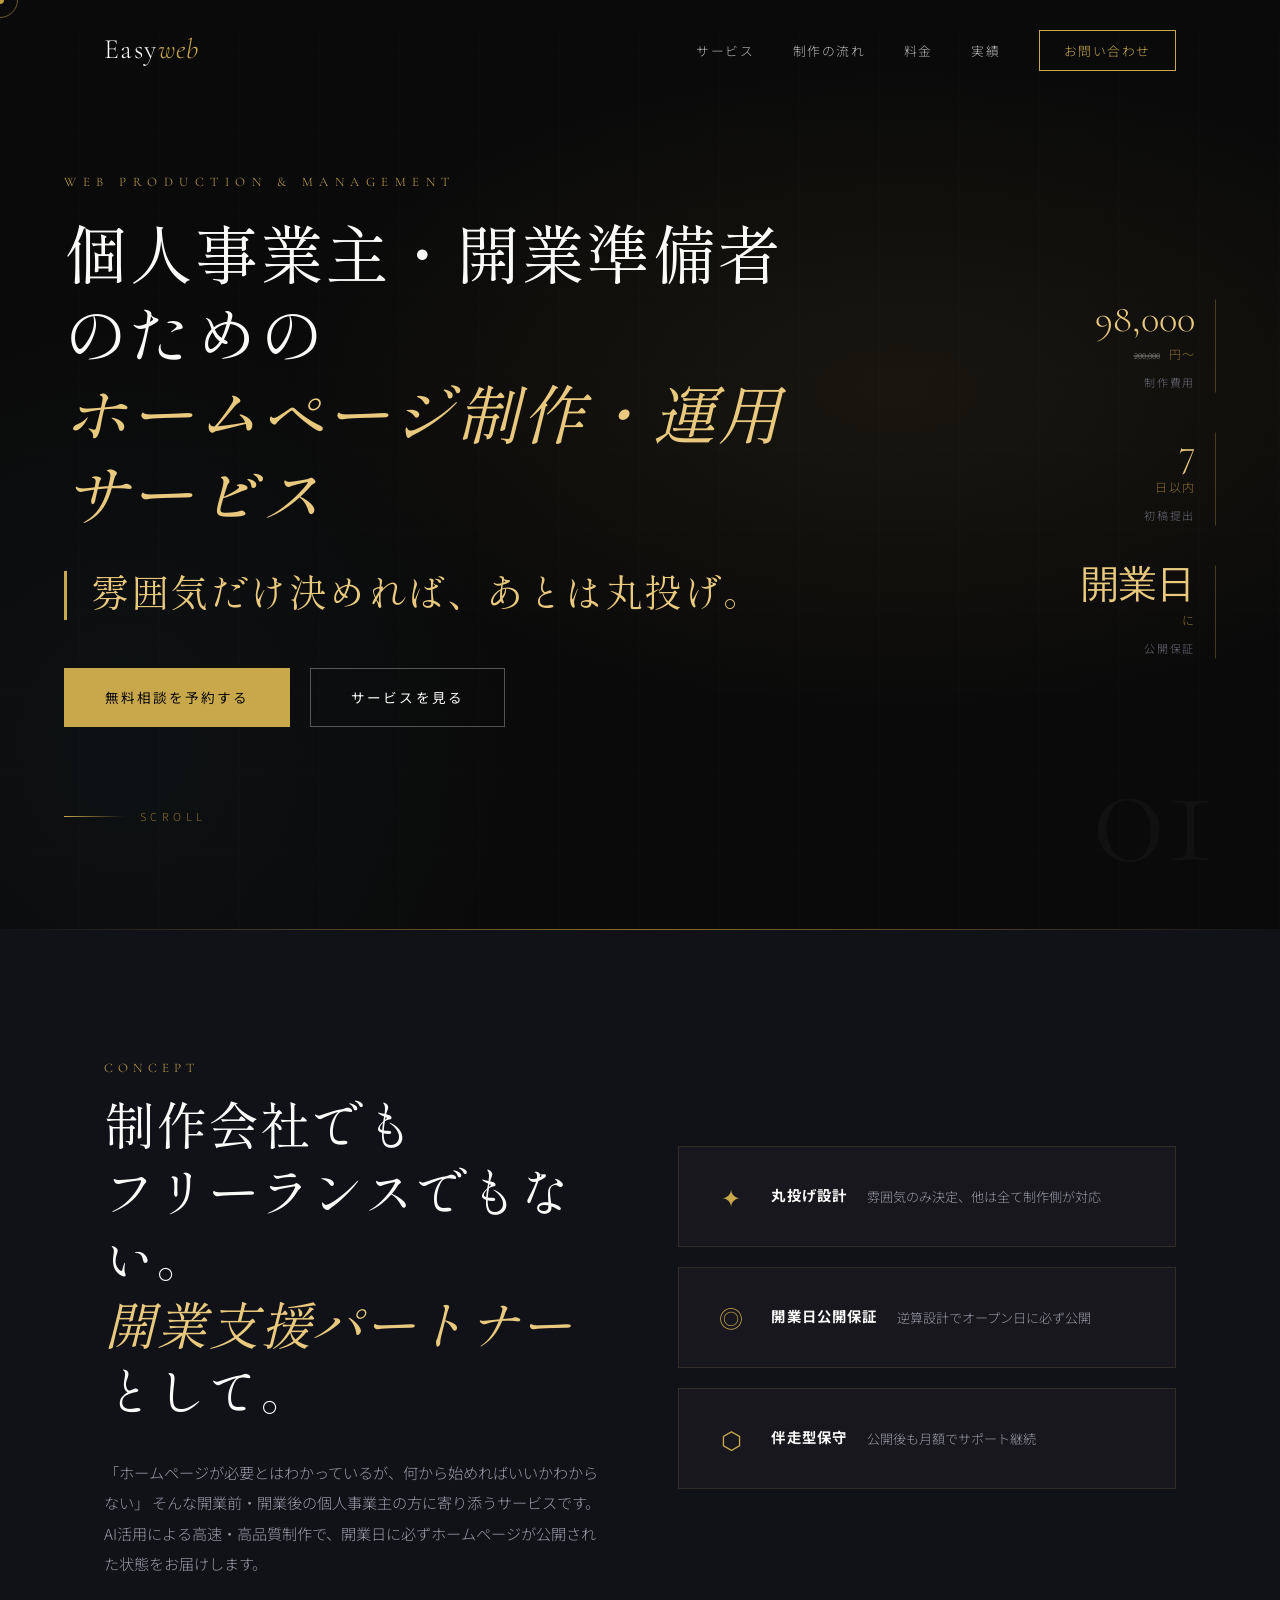
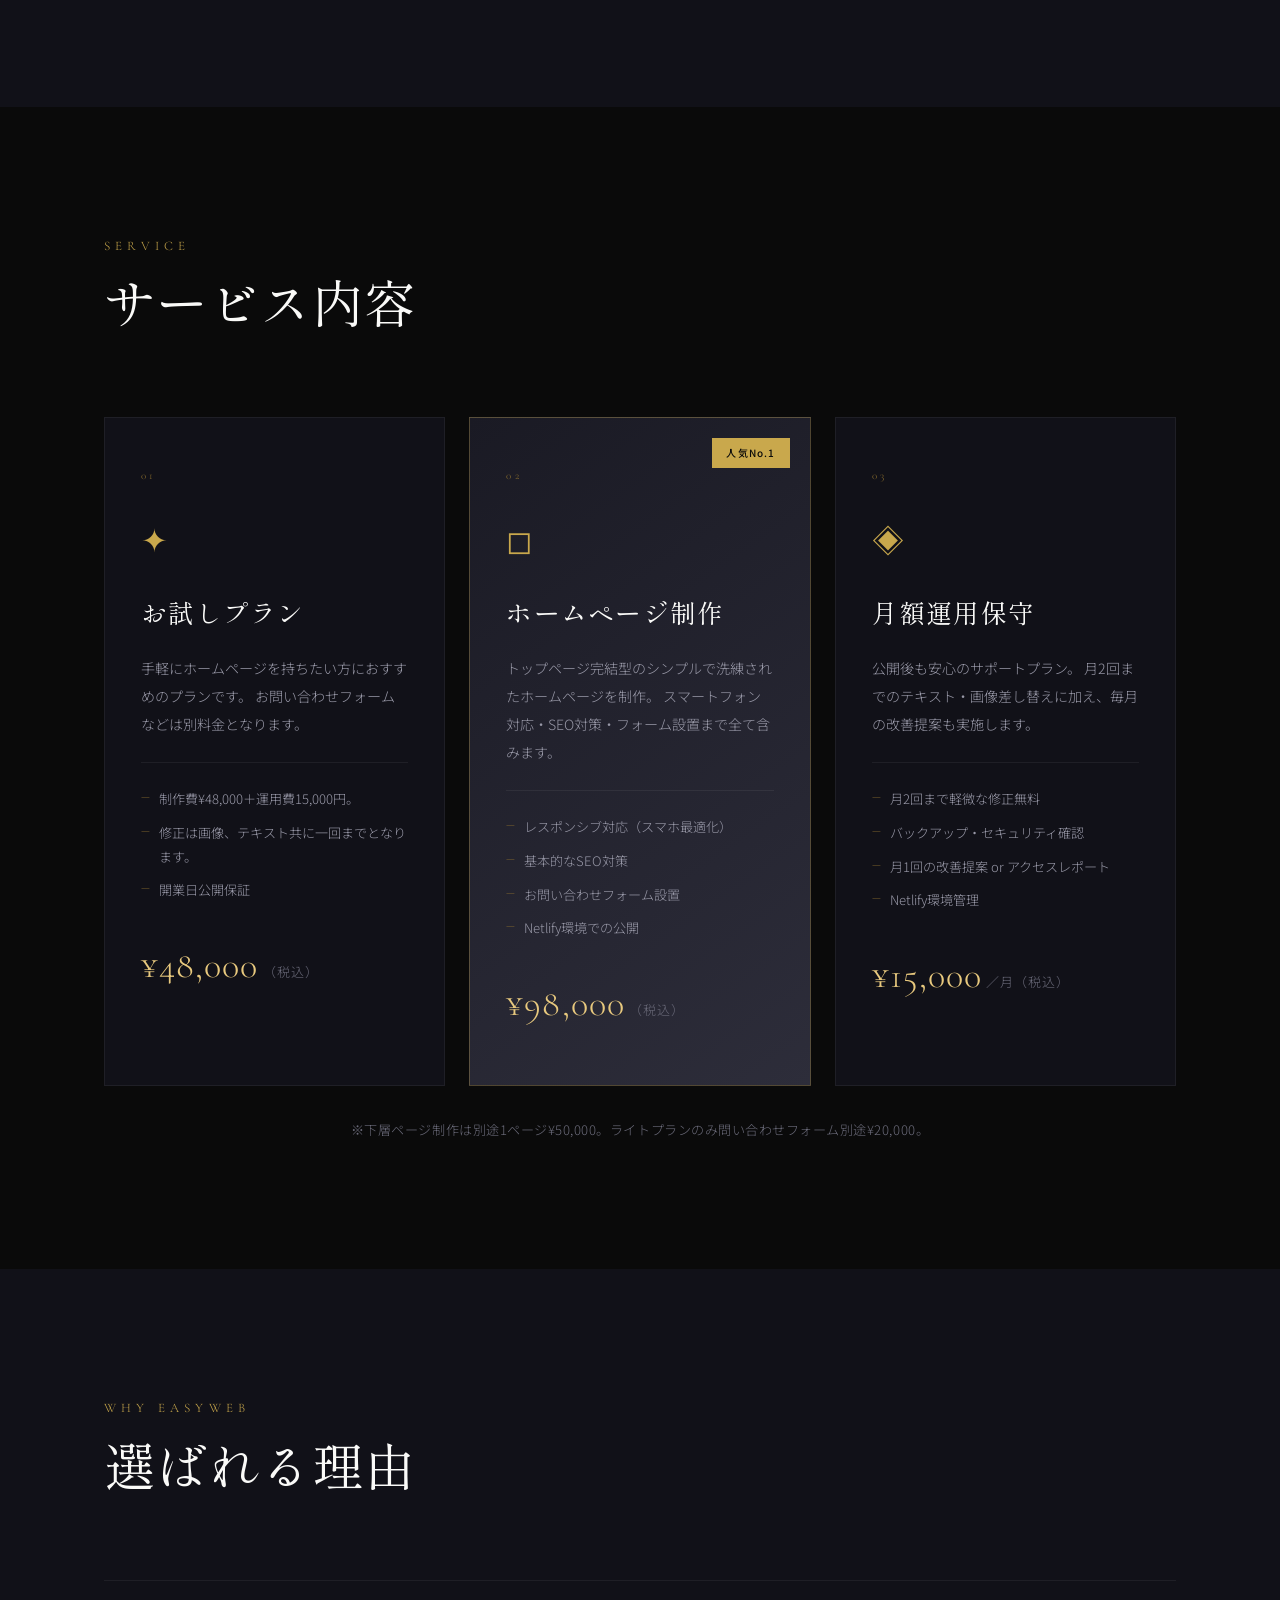
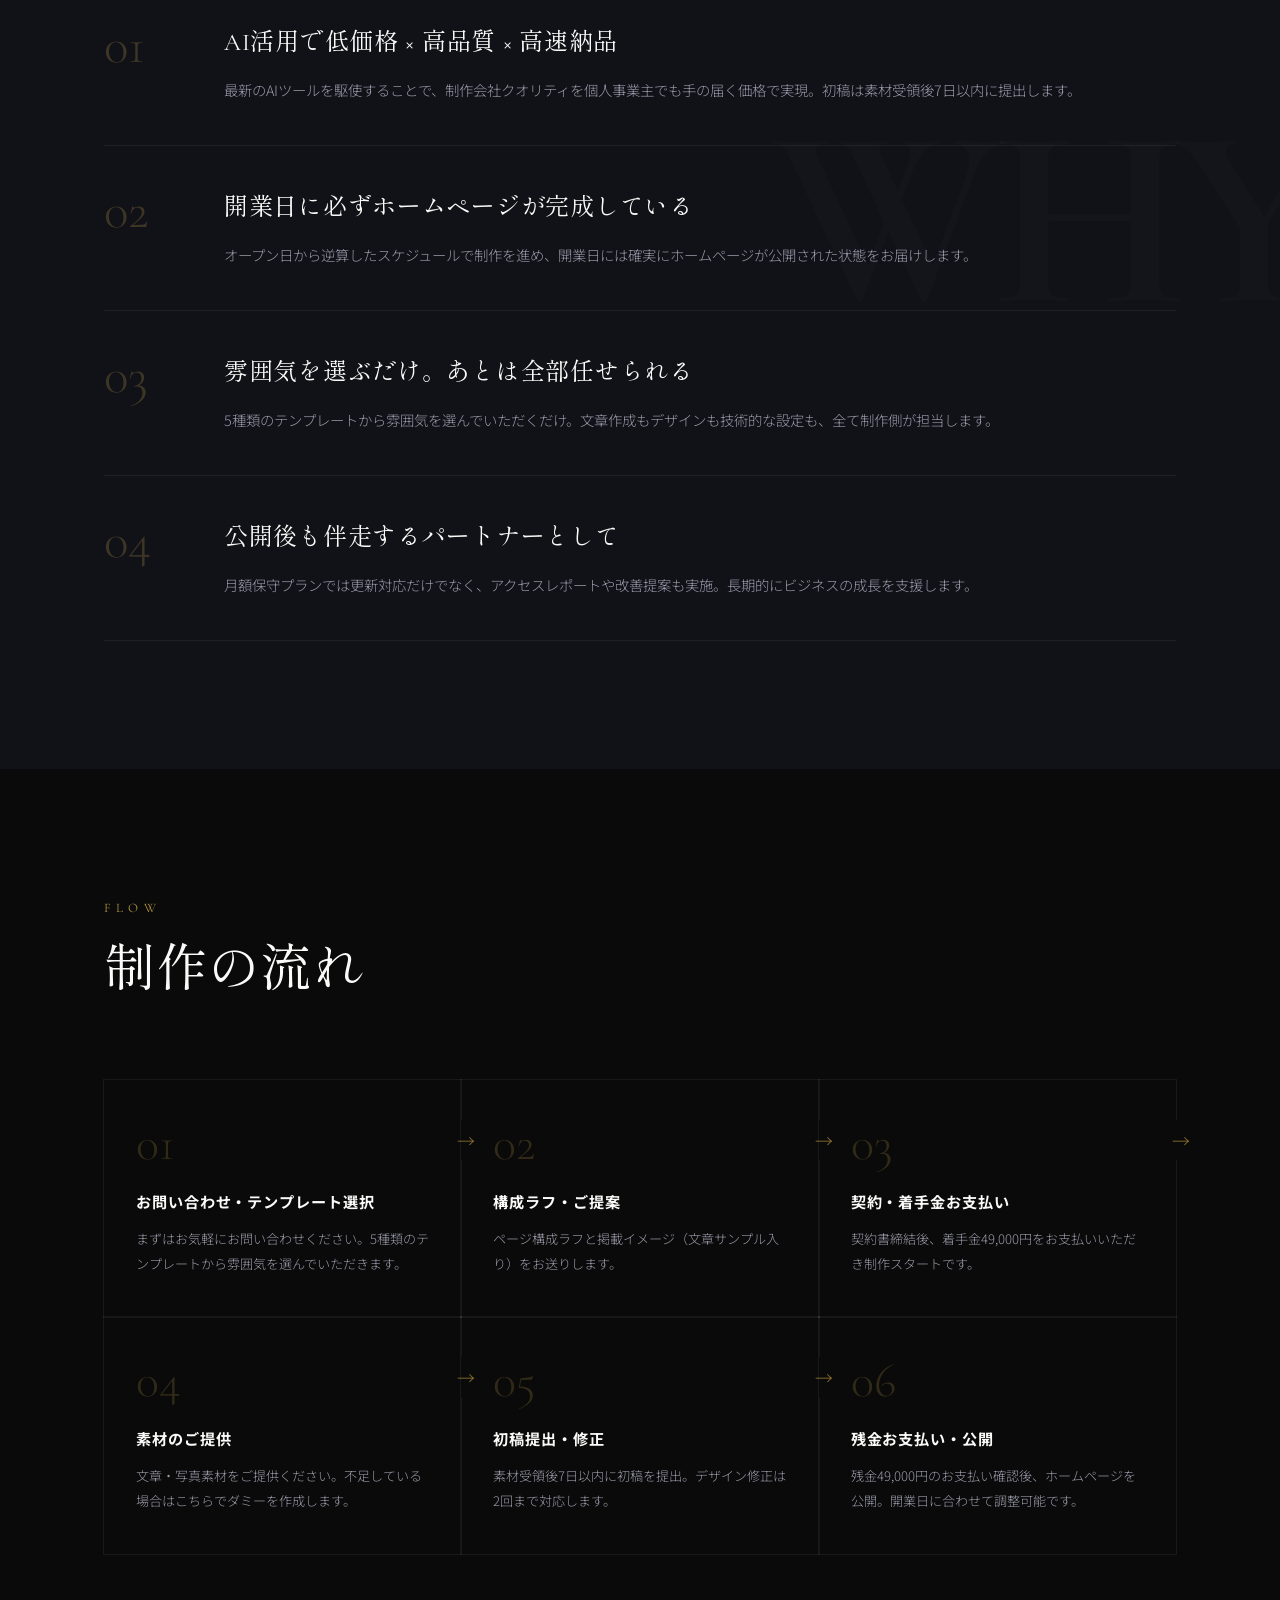
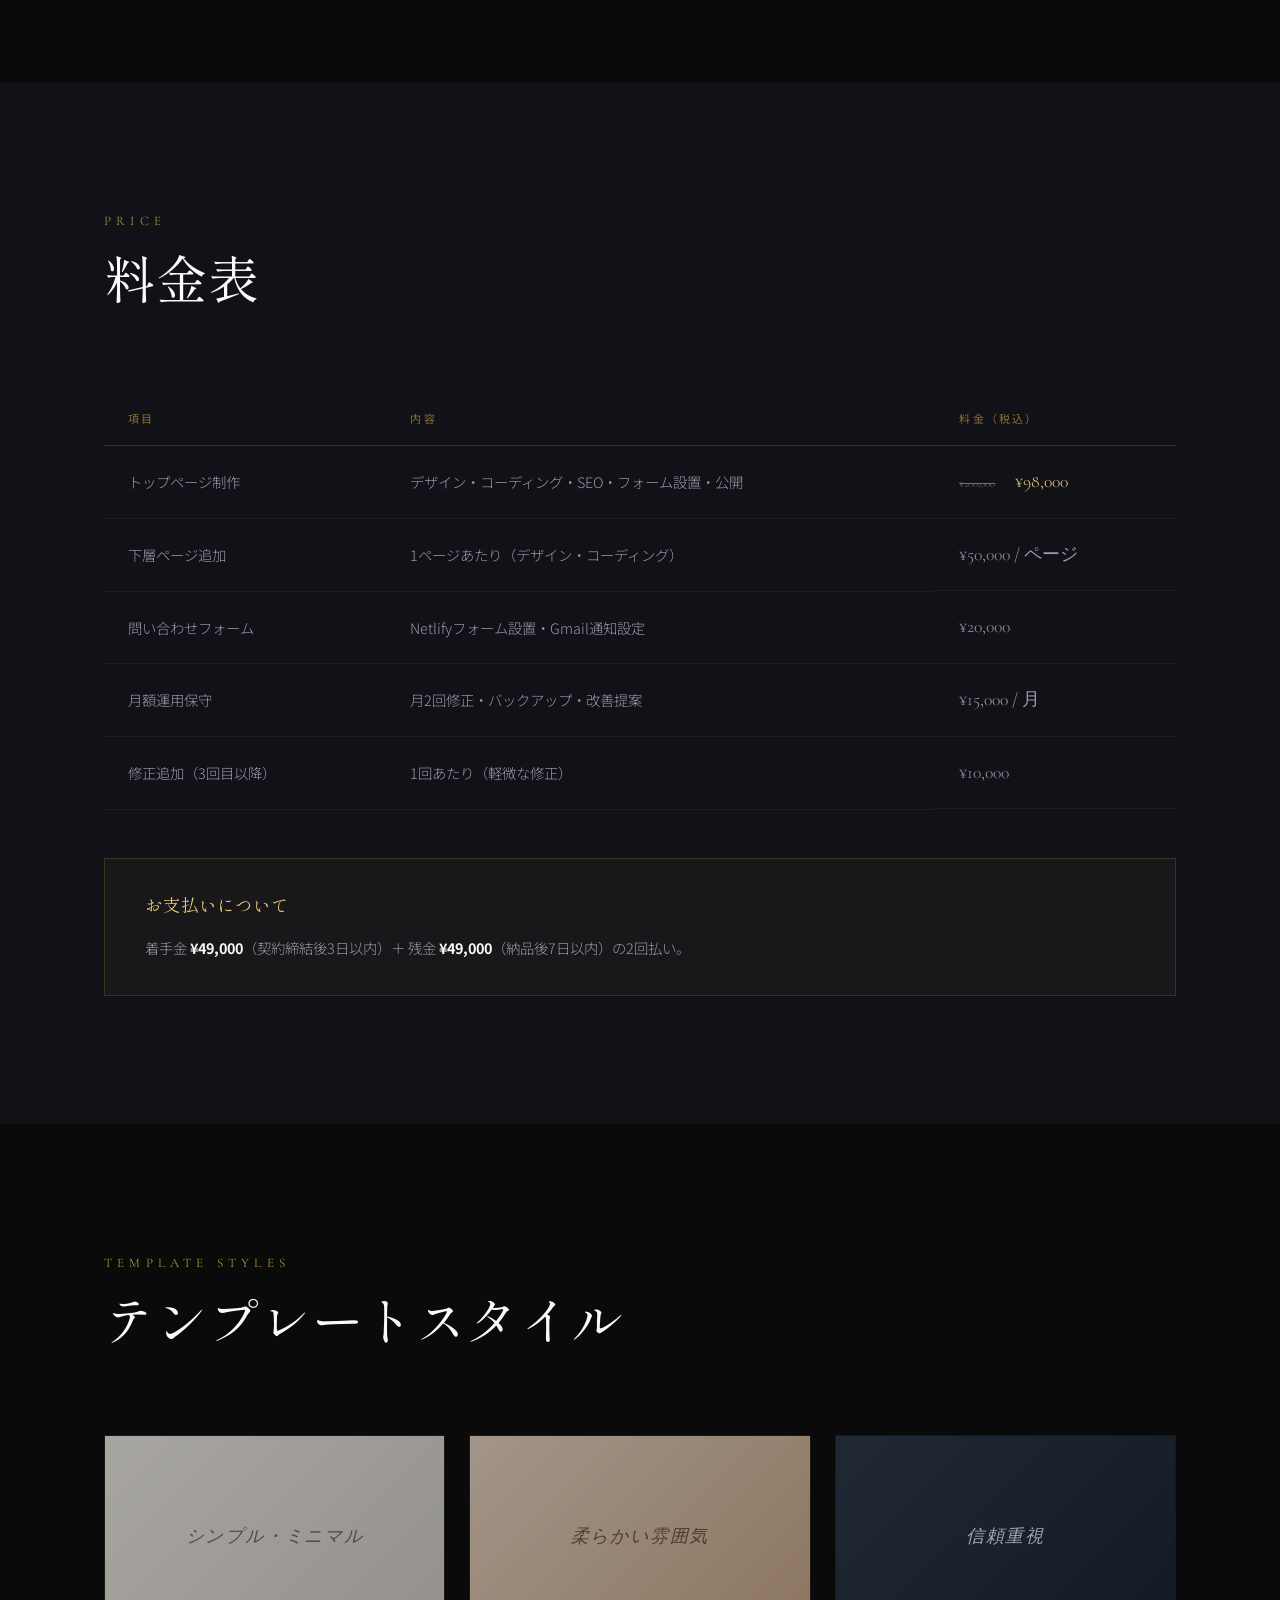
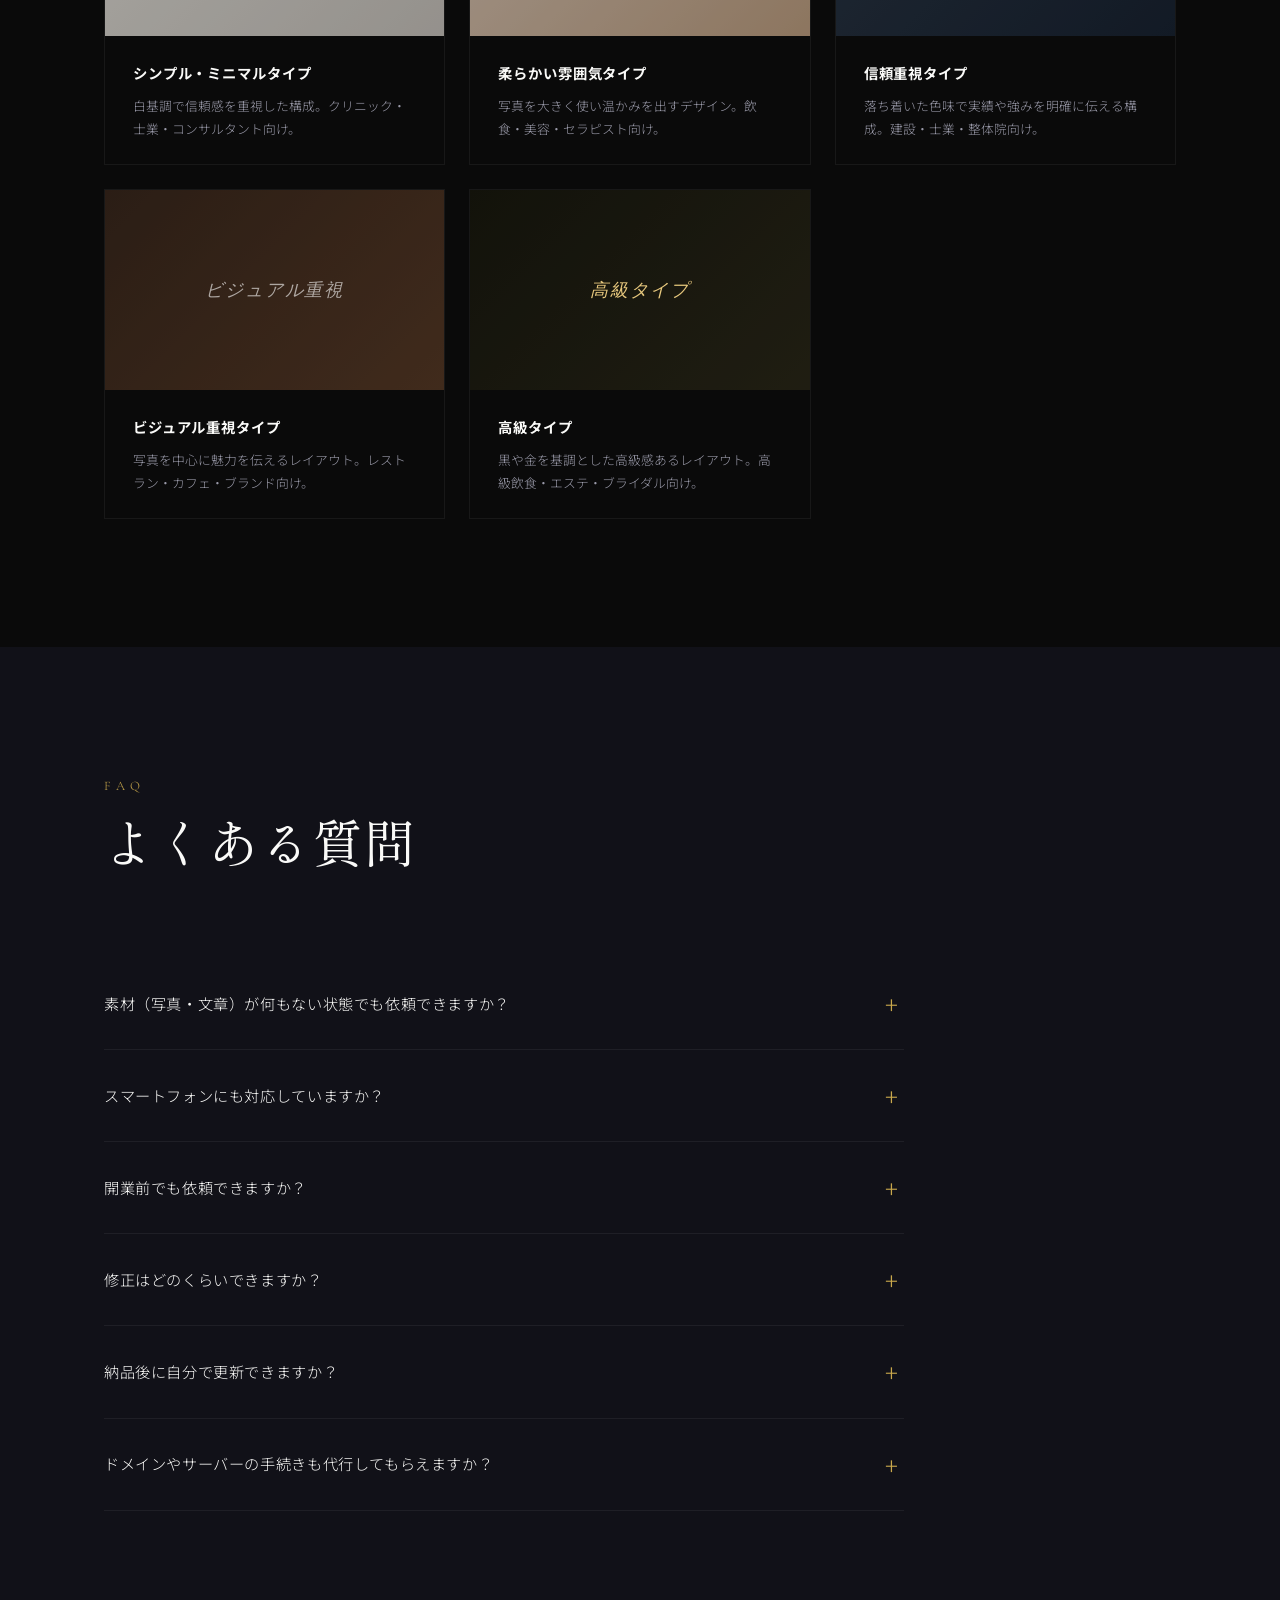
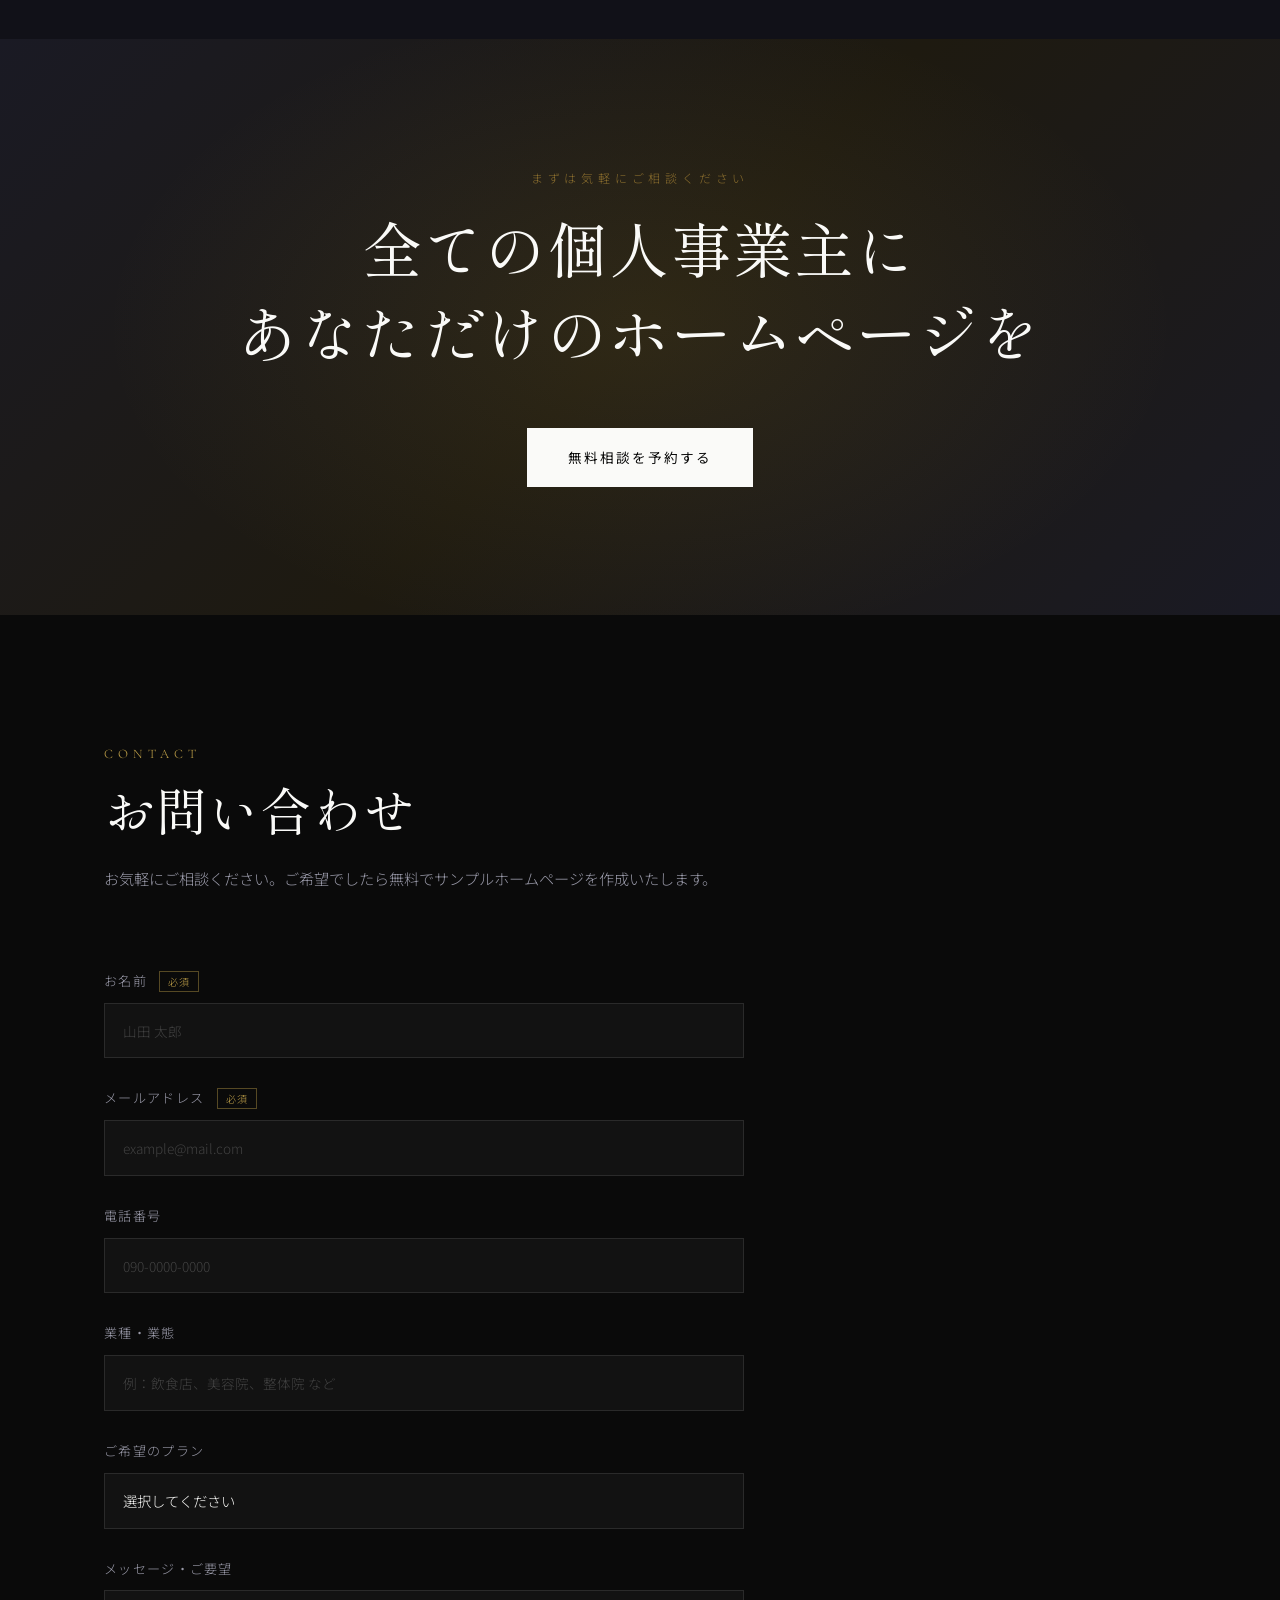
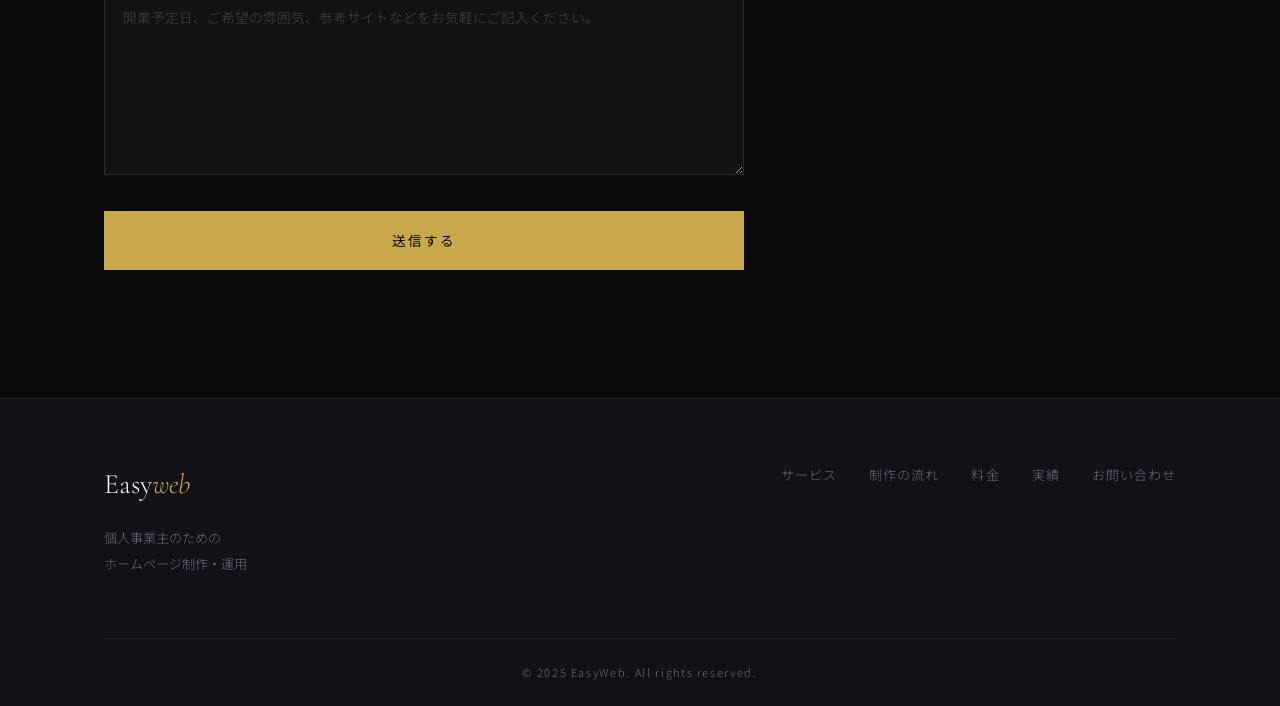
==== commit 5d4e1e40: "Add Open Graph meta tags to index.html" ====
--- a/index.html
+++ b/index.html
@@ -2,7 +2,13 @@
 <html lang="ja">
 
 <head>
+  <meta property="og:title" content="EasyWeb | 個人事業主向けホームページ制作">
+　<meta property="og:description" content="低価格・高品質で個人事業主のためのホームページを制作します。">
+　<meta property="og:image" content="https://easyweb-site.netlify.app/ogp.jpg">
+　<meta property="og:url" content="https://easyweb-site.netlify.app/">
+　<meta property="og:type" content="website">
   <meta charset="UTF-8">
+  <meta name="twitter:card" content="summary_large_image">
   <meta name="viewport" content="width=device-width, initial-scale=1.0">
   <meta name="description" content="イージーweb｜個人事業主向けホームページ制作・運用。雰囲気だけ決めればOK。制作〜公開〜運用まで丸投げ可能。開業日にHPが完成している状態を提供します。">
   <title>イージーweb｜個人事業主向けホームページ制作・運用</title>
@@ -12,6 +18,7 @@
     href="https://fonts.googleapis.com/css2?family=Shippori+Mincho:wght@400;500;600;700&family=Cormorant+Garamond:ital,wght@0,300;0,400;0,600;1,300;1,400&family=Noto+Sans+JP:wght@300;400;500&display=swap"
     rel="stylesheet">
   <link rel="stylesheet" href="style.css">
+  <meta name="google-site-verification" content="vP-ukc-yAz_JztFsEugdjKFF9fx6t_OgaiMpifUlZWk" />
 </head>
 
 <body>
@@ -501,8 +508,13 @@
           <p class="section-desc">お気軽にご相談ください。ご希望でしたら無料でサンプルホームページを作成いたします。</p>
         </div>
         <div class="contact__inner">
-          <form class="contact__form" name="contact" method="POST" data-netlify="true">
+          <form class="contact__form" name="contact" method="POST" data-netlify="true" action="/thanks.html">
             <input type="hidden" name="form-name" value="contact">
+            <p hidden>
+              <label>Don’t fill this out:
+                <input name="bot-field" />
+              </label>
+            </p>
             <div class="form__group">
               <label for="name" class="form__label">お名前 <span class="form__required">必須</span></label>
               <input type="text" id="name" name="name" class="form__input" placeholder="山田 太郎" required>
@@ -571,4 +583,4 @@
   <script src="script.js"></script>
 </body>
 
-</html>+</html>
--- a/style.css
+++ b/style.css
@@ -1565,4 +1565,83 @@
     padding: 14px 16px;
     font-size: 0.82rem;
   }
-}+}
+
+/* ---- THANKS PAGE UPGRADE ---- */
+
+.thanks {
+  padding: 140px 20px;
+  background: linear-gradient(180deg, #f8fafc 0%, #eef2f7 100%);
+  min-height: 85vh;
+  display: flex;
+  align-items: center;
+  justify-content: center;
+}
+
+.thanks__inner {
+  width: 100%;
+  max-width: 640px;
+}
+
+.thanks__card {
+  background: #ffffff;
+  padding: 70px 50px;
+  border-radius: 20px;
+  box-shadow: 0 25px 60px rgba(0, 0, 0, 0.08);
+  text-align: center;
+  position: relative;
+  overflow: hidden;
+}
+
+.thanks__card::before {
+  content: "";
+  position: absolute;
+  top: -50px;
+  right: -50px;
+  width: 160px;
+  height: 160px;
+  background: rgba(0, 123, 255, 0.06);
+  border-radius: 50%;
+}
+
+.thanks__icon {
+  width: 70px;
+  height: 70px;
+  margin: 0 auto 30px;
+  border-radius: 50%;
+  background: #4CAF50;
+  color: #fff;
+  font-size: 32px;
+  display: flex;
+  align-items: center;
+  justify-content: center;
+  box-shadow: 0 10px 25px rgba(76, 175, 80, 0.3);
+}
+
+.thanks__title {
+  font-size: 30px;
+  margin-bottom: 20px;
+  font-weight: 600;
+}
+
+.thanks__text {
+  color: #555;
+  line-height: 1.9;
+  margin-bottom: 45px;
+  font-size: 16px;
+}
+
+.thanks__btn {
+  display: inline-block;
+  padding: 14px 32px;
+  border-radius: 30px;
+  transition: all 0.3s ease;
+}
+
+.thanks__btn:hover {
+  transform: translateY(-3px);
+  box-shadow: 0 12px 25px rgba(0, 0, 0, 0.15);
+}
+
+/* ===========================
+   
